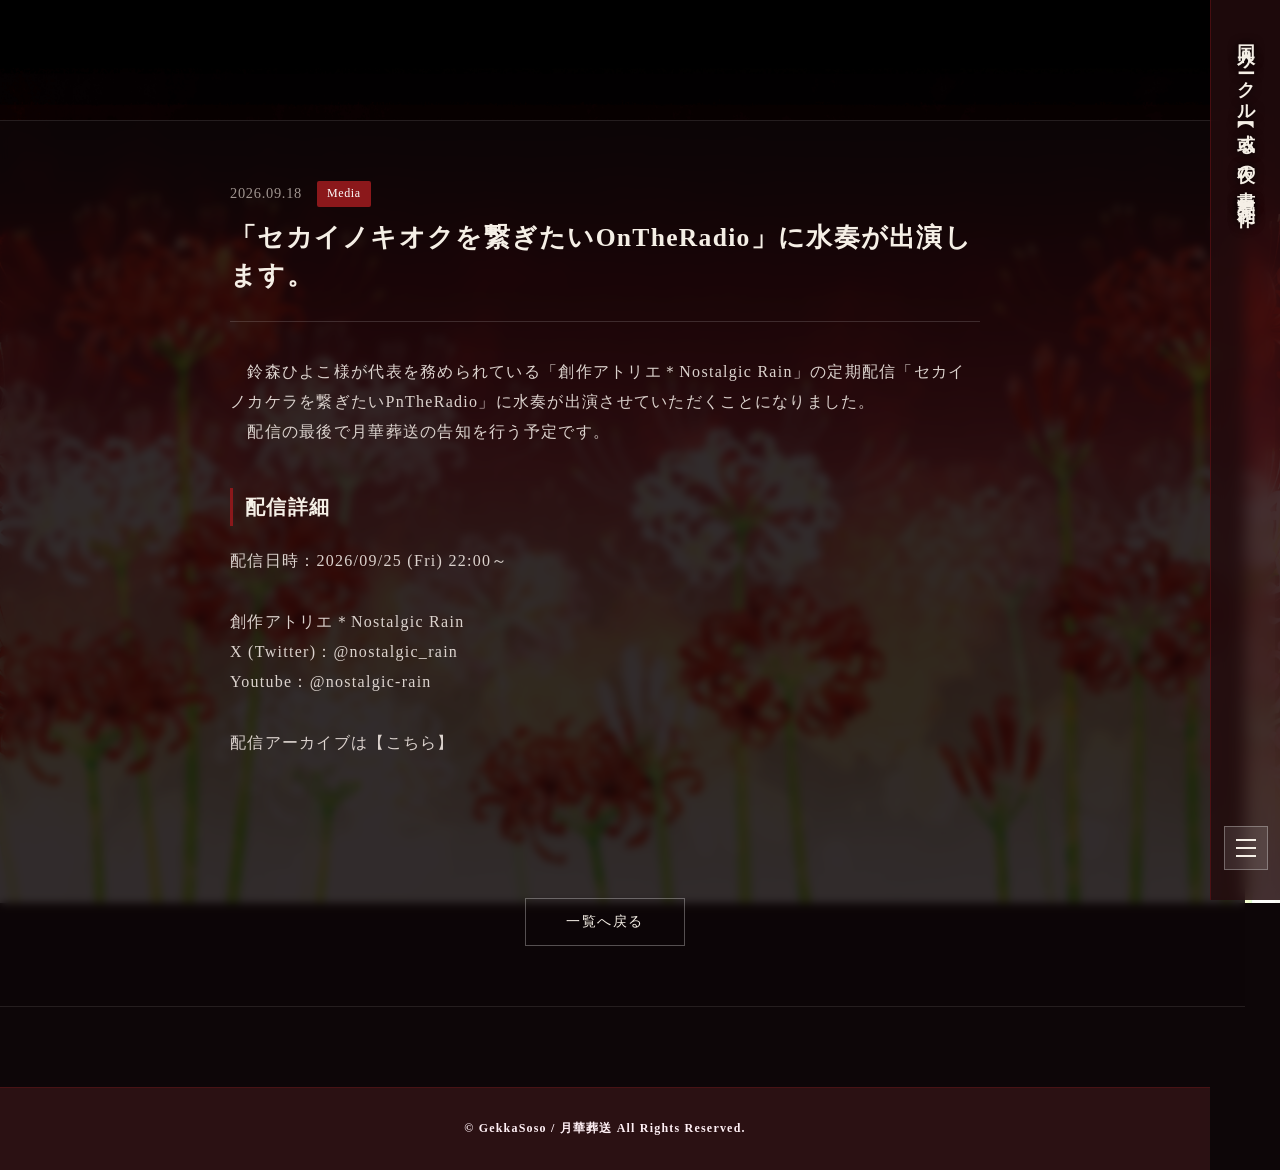
==== 20260918.html @ 73206b89 "Add files via upload" ====
<!DOCTYPE html>
<html lang="ja">
<head>
    <meta charset="UTF-8">
    <meta name="viewport" content="width=device-width, initial-scale=1.0">
    <title>「セカイノキオクを繋ぎたいOnTheRadio」に水奏が出演します。｜月華葬送</title>

    <!-- Google Fonts（和風明朝体） -->
    <link rel="preconnect" href="https://fonts.googleapis.com">
    <link rel="preconnect" href="https://fonts.gstatic.com" crossorigin>
    <link href="https://fonts.googleapis.com/css2?family=Shippori+Mincho:wght@400;600;800&display=swap" rel="stylesheet">

    <!-- CSSの読み込み -->
    <link rel="stylesheet" href="style.css">

    <!-- JavaScriptの読み込み -->
    <script src="main.js" defer></script>
</head>
<body class="news-detail-page">

    <!-- ヘッダー（共通） -->
    <header class="site-header">
        <div class="header-inner">
            <div class="site-logo">
                <a href="index.html">同人サークル【或る夜の書架】制作</a>
            </div>
            <button class="menu-trigger" id="menuTrigger" aria-label="メニューを開く">
                <span></span>
                <span></span>
                <span></span>
            </button>
        </div>
    </header>

    <!-- 下層ページコンテンツ -->
    <main class="sub-container">
        <!-- 花びら舞い落ちエリア -->
        <div class="shooting-stars" aria-hidden="true"></div>

        <h1 class="page-title"></h1>

        <!-- 画面左右いっぱいに広がる黒帯エリア（Story同等） -->
        <div class="article-band">
            <article class="article-container">
                
                <!-- 記事ヘッダー（日付・カテゴリー・タイトル） -->
                <header class="article-header">
                    <div class="article-meta">
                        <time class="article-date">2026.09.18</time>
                        <span class="article-category">Media</span>
                    </div>
                    <h2 class="article-title">「セカイノキオクを繋ぎたいOnTheRadio」に水奏が出演します。</h2>
                </header>

                <!-- 記事本文 -->
                <div class="article-body">
                    <p>
                        　鈴森ひよこ様が代表を務められている「創作アトリエ＊Nostalgic Rain」の定期配信「セカイノカケラを繋ぎたいPnTheRadio」に水奏が出演させていただくことになりました。<br>
                        　配信の最後で月華葬送の告知を行う予定です。
                    </p>
                    
                    <h3>配信詳細</h3>
                    <p>
                        配信日時：2026/09/25 (Fri) 22:00～<br>
                        <br>
                        創作アトリエ＊Nostalgic Rain<br>
                        X (Twitter)：<a href="https://x.com/nostalgic_rain">@nostalgic_rain</a><br>
                        Youtube：<a href="https://www.youtube.com/@nostalgic-rain">@nostalgic-rain</a><br>
<br>
                        配信アーカイブは<a href="https://www.youtube.com/live/OgNZ9fws6SU?si=cx_tuN-FFZExf7b_">【こちら】</a>
                    </p>
                <br>
                <br>
                </div>

                <!-- 記事フッター（一覧へ戻るボタン） -->
                <footer class="article-footer">
                    <a href="news.html" class="back-btn">一覧へ戻る</a>
                </footer>

            </article>
        </div>
    </main>

    <!-- メニュー・オーバーレイ -->
    <div class="menu-overlay" id="menuOverlay">
        <button class="menu-close-btn" id="menuCloseBtn" aria-label="閉じる"></button>

        <div class="menu-container">
            <div class="menu-columns">
                
                <!-- 左カラム -->
                <div class="menu-col">
                    <ul class="nav-list">
                        <li>
                            <a href="index.html" class="nav-main-title">Top</a>
                        </li>
                        <li>
                            <a href="news.html" class="nav-main-title">News</a>
                        </li>
                        <li>
                            <a href="story.html" class="nav-main-title">Story</a>
                        </li>
                        <li>
                            <a href="character.html" class="nav-main-title">Character</a>
                        </li>
                    </ul>
                </div>

                <!-- 右カラム -->
                <div class="menu-col">
                    <ul class="nav-list">
                        <li>
                            <a href="cast-staff.html" class="nav-main-title">Cast & Staff</a>
                        </li>
                        <li>
                            <a href="music-movie.html" class="nav-main-title">Music & Movie</a>
                        </li>
                        <li>
                            <a href="product.html" class="nav-main-title">Product</a>
                        </li>
                    </ul>

                    <!-- 公式SNS / リンクエリア -->
                    <div class="official-links">
                        <p class="links-title">Official Account</p>
                        <div class="sns-icons">
                            <a href="https://x.com/Gekka_info" target="_blank" rel="noopener">X (Twitter)</a>
                            <a href="https://www.youtube.com/@Gekka_info" target="_blank" rel="noopener">YouTube</a>
                        </div>
                    </div>
                </div>

            </div>
        </div>
    </div>

    <!-- フッター -->
    <footer class="site-footer">
        <p class="copyright">&copy; GekkaSoso / 月華葬送 All Rights Reserved.</p>
    </footer>

</body>
</html>
---- style.css ----
@charset "UTF-8";

/* ==========================================
   彼岸花・朱橙和モダン配色定義
   ========================================== */
:root {
    /* 文字色 */
    --text-dark-brown: #fff0f5;     
    --text-base: #fff0f5;           
    
    /* 背景色 */
    --bg-dark: #2b1113;
}

/* ==========================================
   基本設定
   ========================================== */
* {
    margin: 0;
    padding: 0;
    box-sizing: border-box;
}

html, body {
    width: 100%;
    overflow-x: hidden; /* 横スクロールのみ防止 */
}

body {
    background-color: var(--bg-dark);
    color: var(--text-base);
    font-family: 'Merriweather', 'Times New Roman', "Yu Mincho", "游明朝", serif;
    line-height: 1.8;
    letter-spacing: 0.08em;
}

a {
    color: inherit;
    text-decoration: none;
    transition: all 0.3s ease;
}

/* ==========================================
   ヘッダー（右側縦帯レイアウト）
   ========================================== */
.site-header {
    position: fixed;
    top: 0;
    right: 0;
    z-index: 100;
    width: 70px;
    height: 100vh;
    padding: 30px 0;
    background-color: rgba(35, 11, 13, 0.85); /* ダークブラウンの透過 */
    border-left: 1px solid rgba(139, 24, 27, 0.4);
    backdrop-filter: blur(8px);
}

.header-inner {
    display: flex;
    flex-direction: column;
    justify-content: space-between;
    align-items: center;
    height: 100%;
}

/* ロゴの縦書き・垂直配置 */
.site-logo a {
    color: #f5efe6;
    font-size: 1.1rem;
    font-weight: 700;
    letter-spacing: 0.25em;
    writing-mode: vertical-rl;
    text-shadow: 0 0 10px rgba(0, 0, 0, 0.8);
}

/* 右上の三本線ボタン */
.menu-trigger {
    position: relative;
    display: flex;
    flex-direction: column;
    justify-content: center;
    align-items: center;
    gap: 6px;
    width: 44px;
    height: 44px;
    background: rgba(255, 255, 255, 0.1);
    border: 1px solid rgba(255, 255, 255, 0.3);
    cursor: pointer;
    transition: all 0.3s ease;
}

.menu-trigger:hover {
    background: #8b181b;
    border-color: #ffffff;
}

.menu-trigger span {
    display: block;
    width: 20px;
    height: 2px;
    background-color: #f5efe6;
}

/* ==========================================
   全画面メインビジュアル
   ========================================== */
.top-main-visual {
    position: relative;
    display: flex;
    justify-content: flex-start;
    align-items: center;
    width: calc(100vw - 70px);
    height: 100vh;
    padding-left: 8%;
    background-color: var(--bg-dark);
    background-image: url('top.png');
    background-repeat: no-repeat;
    background-position: right center;
    background-size: 50% 100%;
}

.mv-bg {
    display: none;
}

.mv-catch {
    position: relative;
    z-index: 2;
    max-width: 45%;
    padding: 0;
    text-align: left;
}

/* キャッチコピー */
.catch-lead {
    color: #c9171e;
    font-size: 1.2rem;
    font-weight: 700;
    letter-spacing: 0.25em;
    margin-bottom: 0;
}

/* メインタイトル */
.catch-title {
    margin-top: 20px;
}

.catch-title img {
    display: block;
    width: auto;
    height: auto;
    max-width: 90%;
    max-height: 180px;
    object-fit: contain;
}

/* ダッシュのスキマ消す */
.dash {
    display: inline-block;
    margin: 0 0.2em;
    white-space: nowrap;
    transform: scaleX(2.2);
    transform-origin: left;
}

/* ==========================================
   全画面オーバーレイメニュー
   ========================================== */
.menu-overlay {
    position: fixed;
    top: 0;
    left: 0;
    z-index: 1000;
    display: flex;
    justify-content: center;
    align-items: center;
    width: 100vw;
    height: 100vh;
    background: rgba(35, 11, 13, 0.96);
    backdrop-filter: blur(15px);
    opacity: 0;
    visibility: hidden;
    transition: all 0.4s cubic-bezier(0.16, 1, 0.3, 1);
}

.menu-overlay.active {
    opacity: 1;
    visibility: visible;
}

.menu-close-btn {
    position: absolute;
    top: 30px;
    right: 40px;
    z-index: 1100;
    width: 50px;
    height: 50px;
    background: transparent;
    border: none;
    cursor: pointer;
}

.menu-close-btn::before,
.menu-close-btn::after {
    content: '';
    position: absolute;
    top: 50%;
    left: 50%;
    width: 32px;
    height: 2px;
    background-color: #f5efe6;
    transition: all 0.3s ease;
}

.menu-close-btn::before {
    transform: translate(-50%, -50%) rotate(45deg);
}

.menu-close-btn::after {
    transform: translate(-50%, -50%) rotate(-45deg);
}

.menu-close-btn:hover::before,
.menu-close-btn:hover::after {
    background-color: #aa2e22;
}

.menu-container {
    width: 85%;
    max-width: 950px;
    padding: 30px 0;
}

.menu-columns {
    display: flex;
    justify-content: space-between;
    gap: 60px;
}

.menu-col {
    flex: 1;
}

.nav-list {
    display: flex;
    flex-direction: column;
    gap: 26px;
    list-style: none;
}

.nav-list li {
    display: flex;
    align-items: baseline;
    gap: 16px;
    padding-bottom: 8px;
    border-bottom: 1px solid rgba(255, 255, 255, 0.15);
}

.nav-main-title {
    color: #f5efe6;
    font-size: 1.5rem;
    font-weight: 700;
    letter-spacing: 0.18em;
}

.nav-main-title:hover {
    color: #aa2e22;
    transform: translateX(6px);
}

.nav-sub-desc {
    color: #a89f91;
    font-size: 0.75rem;
    letter-spacing: 0.05em;
}

.official-links {
    margin-top: 0;
    padding-top: 18px;
}

.links-title {
    color: #f5efe6;
    font-size: 0.85rem;
    letter-spacing: 0.1em;
    margin-bottom: 10px;
}

.sns-icons {
    display: flex;
    gap: 16px;
}

.sns-icons a {
    color: #f5efe6;
    font-size: 0.8rem;
    padding: 5px 14px;
    border: 1px solid rgba(255, 255, 255, 0.3);
}

.sns-icons a:hover {
    color: #fff;
    background: #aa2e22;
    border-color: #aa2e22;
}

/* ==========================================
   ニュース（新着情報）セクション
   ========================================== */
.news-section {
    position: relative;
    z-index: 2;
    width: calc(100vw - 70px);
    min-height: 60vh;
    margin-bottom: 60px;
    padding: 80px 8%;
    background-color: var(--bg-dark);
}

.section-title {
    position: relative;
    display: inline-block;
    color: #f5efe6;
    font-size: 2rem;
    letter-spacing: 0.2em;
    margin-bottom: 40px;
}

.section-title::after {
    content: '';
    display: block;
    width: 40px;
    height: 2px;
    margin-top: 8px;
    background-color: #c9171e;
}

.news-list {
    max-width: 800px;
    list-style: none;
}

.news-item {
    border-bottom: 1px dashed rgba(255, 255, 255, 0.15);
}

.news-item a {
    display: flex;
    align-items: baseline;
    gap: 20px;
    padding: 18px 10px;
    color: var(--text-base);
}

.news-item a:hover {
    padding-left: 18px;
    background: rgba(255, 255, 255, 0.03);
}

.news-date {
    color: #a89f91;
    font-size: 0.85rem;
    flex-shrink: 0;
}

.news-category {
    width: 80px;
    padding: 2px 0;
    color: #c9171e;
    font-size: 0.75rem;
    text-align: center;
    border: 1px solid #c9171e;
    border-radius: 2px;
    flex-shrink: 0;
}

.news-title-text {
    font-size: 0.95rem;
    line-height: 1.6;
}

/* ==========================================
   Newsページ
   ========================================== */
.news-page {
    background: #0d0608 url('back.png') no-repeat center center / cover fixed;
    color: #e5e5e5;
    min-height: 100vh;
}

/* 左右いっぱいに広がる黒帯（Storyの帯と同等） */
.news-band {
    width: 100vw;
    position: relative;
    left: 50%;
    transform: translateX(-50%);
    background: rgba(13, 6, 8, 0.85); /* ストーリー帯と同じ半透明黒 */
    backdrop-filter: blur(4px);        /* うっすら背面ぼかし */
    border-top: 1px solid rgba(255, 255, 255, 0.1);
    border-bottom: 1px solid rgba(255, 255, 255, 0.1);
    padding: 60px 0;
    margin-top: 30px;
}

/* 帯の中のリスト位置調整 */
.news-band .news-list {
    max-width: 900px;
    margin: 0 auto;
    padding: 0 20px;
}

/* ==========================================
   News詳細ページ
   ========================================== */
.news-detail-page {
    background: #0d0608 url('back.png') no-repeat center center / cover fixed;
    color: #e5e5e5;
    min-height: 100vh;
}

/* 画面左右いっぱいに広がる黒帯（Storyと同等） */
.article-band {
    width: 100vw;
    position: relative;
    left: 50%;
    transform: translateX(-50%);
    background: rgba(13, 6, 8, 0.85); /* 半透明黒 */
    backdrop-filter: blur(4px);
    border-top: 1px solid rgba(255, 255, 255, 0.1);
    border-bottom: 1px solid rgba(255, 255, 255, 0.1);
    padding: 60px 0;
    margin-top: 30px;
}

/* 記事コンテンツを中央に収める */
.article-container {
    max-width: 800px;
    margin: 0 auto;
    padding: 0 25px;
}

/* 記事ヘッダー */
.article-header {
    border-bottom: 1px solid rgba(255, 255, 255, 0.15);
    padding-bottom: 25px;
    margin-bottom: 35px;
}

.article-meta {
    display: flex;
    align-items: center;
    gap: 15px;
    margin-bottom: 12px;
}

.article-date {
    font-size: 0.9rem;
    color: #a09590;
    letter-spacing: 0.05em;
}

.article-category {
    font-size: 0.75rem;
    background: #8b181b; /* 和風の深紅 */
    color: #ffffff;
    padding: 2px 10px;
    border-radius: 2px;
    letter-spacing: 0.05em;
}

.article-title {
    font-size: 1.6rem;
    font-weight: 600;
    line-height: 1.5;
    color: #f5efe6;
}

/* 記事本文のスタイル */
.article-body {
    line-height: 1.9;
    font-size: 1rem;
    color: #dcd3ce;
}

.article-body p {
    margin-bottom: 1.8em;
}

/* 本文内の小見出し */
.article-body h3 {
    font-size: 1.25rem;
    color: #f5efe6;
    border-left: 3px solid #8b181b;
    padding-left: 12px;
    margin: 40px 0 20px 0;
}

/* 引用・ハイライトボックス */
.article-quote {
    background: rgba(255, 255, 255, 0.03);
    border: 1px solid rgba(255, 255, 255, 0.1);
    padding: 20px 25px;
    margin: 30px 0;
    font-size: 0.95rem;
    line-height: 1.8;
}

/* 戻るボタンエリア */
.article-footer {
    margin-top: 50px;
    text-align: center;
}

.back-btn {
    display: inline-block;
    padding: 10px 40px;
    border: 1px solid rgba(255, 255, 255, 0.3);
    color: #f5efe6;
    text-decoration: none;
    font-size: 0.9rem;
    letter-spacing: 0.1em;
    transition: all 0.3s ease;
}

.back-btn:hover {
    background: #8b181b;
    border-color: #8b181b;
    color: #ffffff;
}

/* ==========================================
   Storyページ：背景固定 ＆ 横幅いっぱいの黒帯
   ========================================== */
body.story-page {
    background-image: url('back.png');
    background-repeat: no-repeat;
    background-position: center;
    background-size: cover;
    background-attachment: fixed;
    background-color: var(--bg-dark);
}

.sub-container {
    width: calc(100vw - 70px);
    min-height: 100vh;
    padding: 80px 0;
}

.page-title {
    color: #ffffff;
    font-size: 2.5rem;
    font-weight: bold;
    letter-spacing: 0.25em;
    padding-left: 8%;
    margin-bottom: 40px;
    /* 線の太さ(1.2px) ＋ 縁取りの色（ダークブラウン） */
    -webkit-text-stroke: 1.5px #8b181b;
    /* うっすら影を落として背景から浮き立たせる */
    text-shadow: 0 0 8px rgba(201, 23, 30, 0.5);
}

.story-band {
    width: 100%;
    padding: 60px 8%;
    background: rgba(20, 8, 10, 0.88);
    border-top: 1px solid rgba(139, 24, 27, 0.5);
    border-bottom: 1px solid rgba(139, 24, 27, 0.5);
    backdrop-filter: blur(8px);
}

.story-content {
    max-width: 800px;
}

/* ==========================================
   Characterページ
   ========================================== */
.character-page {
    background: #0d0608 url('back.png') no-repeat center center / cover fixed;
    color: #e5e5e5;
    min-height: 100vh;
}

/* 六角形ジグザグナビゲーション */
.chara-hex-nav {
    display: flex;
    flex-direction: column;
    align-items: center;
    gap: -15px; /* 上下行を寄せて敷き詰める */
    margin-bottom: 20px;
    z-index: 10;
    position: relative;
}

.hex-row {
    display: flex;
    justify-content: center;
    gap: 12px;
}

/* 2行目を半幅ずらしてジグザグにする */
.hex-row.shift {
    margin-top: -18px; /* 六角形同士の噛み合わせ調整 */
}

/* 六角形ボタン本体 */
.hex-item {
    width: 75px;
    height: 85px;
    background: #8b181b; /* 和風深紅 */
    clip-path: polygon(50% 0%, 100% 25%, 100% 75%, 50% 100%, 0% 75%, 0% 25%);
    border: none;
    padding: 2px; /* 枠線用 */
    cursor: pointer;
    transition: transform 0.3s ease, filter 0.3s ease;
}

.hex-item:hover {
    transform: scale(1.08);
    filter: brightness(1.2);
}

/* 選択中（アクティブ）の六角形 */
.hex-item.active {
    background: #f5efe6; /* 選択時は金/生成り色の枠線に */
    transform: scale(1.1);
    box-shadow: 0 0 15px rgba(245, 239, 230, 0.6);
}

/* 内側のくり抜き部分 */
.hex-inner {
    width: 100%;
    height: 100%;
    background: #14080a;
    clip-path: polygon(50% 0%, 100% 25%, 100% 75%, 50% 100%, 0% 75%, 0% 25%);
    display: flex;
    align-items: center;
    justify-content: center;
    position: relative;
    overflow: hidden;
}

.hex-inner img {
    width: 100%;
    height: 100%;
    object-fit: cover;
    opacity: 0.7;
    transition: opacity 0.3s ease;
}

.hex-item.active .hex-inner img,
.hex-item:hover .hex-inner img {
    opacity: 1;
}

.hex-name {
    position: absolute;
    font-size: 0.8rem;
    color: #f5efe6;
    text-shadow: 0 1px 4px #000;
}

/* 左右いっぱいに広がる黒帯（Storyと同等） */
.chara-band {
    width: 100vw;
    position: relative;
    left: 50%;
    transform: translateX(-50%);
    background: rgba(13, 6, 8, 0.85);
    backdrop-filter: blur(4px);
    border-top: 1px solid rgba(255, 255, 255, 0.1);
    border-bottom: 1px solid rgba(255, 255, 255, 0.1);
    padding: 50px 0;
    margin-top: 20px;
}

/* キャラクター表示カードの共通指定 */
.chara-display-area {
    max-width: 950px;
    margin: 0 auto;
    padding: 0 25px;
}

.chara-card {
    display: none; /* デフォルト非表示 */
    grid-template-columns: 320px 1fr;
    gap: 40px;
    align-items: center;
    opacity: 0;
    transition: opacity 0.4s ease;
}

/* アクティブなキャラだけ表示 */
.chara-card.active {
    display: grid;
    opacity: 1;
}

.chara-visual img {
    width: 100%;
    height: auto;
    max-height: 480px;
    object-fit: contain;
    filter: drop-shadow(0 10px 15px rgba(0,0,0,0.5));
}

.chara-name {
    font-size: 2rem;
    color: #f5efe6;
    margin-bottom: 15px;
}

.chara-cv {
    font-size: 0.9rem;
    margin-left: 15px;
    color: #a09590;
}

.chara-profile {
    border-top: 1px solid rgba(255, 255, 255, 0.1);
    border-bottom: 1px solid rgba(255, 255, 255, 0.1);
    padding: 10px 0;
    margin-bottom: 20px;
    font-size: 0.9rem;
}

.profile-item {
    margin: 4px 0;
    color: #c5bbb5;
}

.chara-desc {
    line-height: 1.8;
    color: #dcd3ce;
    font-size: 0.95rem;
    margin-bottom: 25px;
}

.chara-quote {
    border-left: 2px solid #8b181b;
    padding-left: 15px;
    color: #f5efe6;
    font-size: 1.05rem;
    font-style: italic;
}

/* ==========================================
   Cast & Staffページ
   ========================================== */
.cast-staff-page {
    background: #0d0608 url('back.png') no-repeat center center / cover fixed;
    color: #e5e5e5;
    min-height: 100vh;
}

/* 画面左右いっぱいに広がる黒帯 */
.cs-band {
    width: 100vw;
    position: relative;
    left: 50%;
    transform: translateX(-50%);
    background: rgba(13, 6, 8, 0.85);
    backdrop-filter: blur(4px);
    border-top: 1px solid rgba(255, 255, 255, 0.1);
    border-bottom: 1px solid rgba(255, 255, 255, 0.1);
    padding: 60px 0;
    margin-top: 30px;
}

.cs-container {
    max-width: 850px;
    margin: 0 auto;
    padding: 0 25px;
}

.cs-section {
    margin-bottom: 50px;
}

.cs-section:last-child {
    margin-bottom: 0;
}

.cs-section-title {
    font-size: 1.5rem;
    color: #f5efe6;
    letter-spacing: 0.1em;
    border-bottom: 1px solid rgba(255, 255, 255, 0.2);
    padding-bottom: 10px;
    margin-bottom: 20px;
}

/* アコーディオンリスト */
.accordion-group {
    display: flex;
    flex-direction: column;
    gap: 12px;
}

.accordion-item {
    border: 1px solid rgba(255, 255, 255, 0.12);
    background: rgba(255, 255, 255, 0.02);
    transition: background 0.3s ease, border-color 0.3s ease;
}

.accordion-item:hover {
    background: rgba(255, 255, 255, 0.05);
    border-color: rgba(255, 255, 255, 0.25);
}

/* ヘッダーボタン */
.accordion-header {
    width: 100%;
    background: transparent;
    border: none;
    padding: 18px 20px;
    display: flex;
    align-items: center;
    justify-content: space-between;
    text-align: left;
    cursor: pointer;
    color: #f5efe6;
    font-family: inherit;
}

.cs-role {
    font-size: 0.85rem;
    color: #ffc0cb;
    font-weight: 600;
    width: 180px;
    flex-shrink: 0;
}

.cs-name {
    font-size: 1.1rem;
    flex-grow: 1;
}

.cs-name small {
    font-size: 0.85rem;
    color: #a09590;
    margin-left: 8px;
}

/* プラス/マイナス記号アイコン */
.accordion-icon {
    position: relative;
    width: 16px;
    height: 16px;
    flex-shrink: 0;
    margin-left: 15px;
}

.accordion-icon::before,
.accordion-icon::after {
    content: '';
    position: absolute;
    background-color: #f5efe6;
    top: 50%;
    left: 50%;
    transform: translate(-50%, -50%);
    transition: transform 0.3s ease;
}

.accordion-icon::before {
    width: 14px;
    height: 2px;
}

.accordion-icon::after {
    width: 2px;
    height: 14px;
}

/* アクティブ（開いた状態）のアイコン変化 */
.accordion-item.active .accordion-icon::after {
    transform: translate(-50%, -50%) rotate(90deg); /* 縦線を回転させて隠す（マイナス表示） */
}

.accordion-item.active {
    border-color: #8b181b;
}

/* 滑らかな開閉アニメーション */
.accordion-content {
    display: grid;
    grid-template-rows: 0fr;
    transition: grid-template-rows 0.35s ease-out;
}

.accordion-item.active .accordion-content {
    grid-template-rows: 1fr;
}

.accordion-inner {
    overflow: hidden;
    padding: 0 20px;
}

.accordion-item.active .accordion-inner {
    padding: 10px 20px 20px 20px;
    border-top: 1px dashed rgba(255, 255, 255, 0.1);
}

.cs-profile {
    font-size: 0.9rem;
    line-height: 1.7;
    color: #a09590;
    margin-bottom: 12px;
}

.cs-comment {
    font-size: 0.95rem;
    line-height: 1.8;
    color: #dcd3ce;
    background: rgba(0, 0, 0, 0.2);
    padding: 15px 18px;
    border-left: 2px solid #8b181b;
}

/* ==========================================
   Music & Movie Page Style
   ========================================== */
.mm-page {
    background: #0d0608 url('back.png') no-repeat center center / cover fixed;
    color: #e5e5e5;
    min-height: 100vh;
}

/* 画面左右いっぱいに広がる黒帯 */
.mm-band {
    width: 100vw;
    position: relative;
    left: 50%;
    transform: translateX(-50%);
    background: rgba(13, 6, 8, 0.85);
    backdrop-filter: blur(4px);
    border-top: 1px solid rgba(255, 255, 255, 0.1);
    border-bottom: 1px solid rgba(255, 255, 255, 0.1);
    padding: 60px 0;
    margin-top: 30px;
}

.mm-container {
    max-width: 900px;
    margin: 0 auto;
    padding: 0 25px;
}

.mm-section {
    margin-bottom: 60px;
}

.mm-section:last-child {
    margin-bottom: 0;
}

.mm-section-title {
    font-size: 1.5rem;
    color: #f5efe6;
    letter-spacing: 0.1em;
    border-bottom: 1px solid rgba(255, 255, 255, 0.2);
    padding-bottom: 10px;
    margin-bottom: 30px;
}

.mm-list {
    display: flex;
    flex-direction: column;
    gap: 40px;
}

/* 1ブロック（左：メディア / 右：説明文） */
.mm-item {
    display: grid;
    grid-template-columns: 280px 1fr;
    gap: 35px;
    align-items: start;
    background: rgba(255, 255, 255, 0.02);
    border: 1px solid rgba(255, 255, 255, 0.08);
    padding: 25px;
}

/* 左側：ジャケット写真・動画表示領域 */
.jacket-thumb {
    width: 100%;
    aspect-ratio: 1 / 1;
    background: #14080a;
    border: 1px solid rgba(255, 255, 255, 0.15);
    box-shadow: 0 8px 20px rgba(0, 0, 0, 0.5);
    overflow: hidden;
}

.jacket-thumb img {
    width: 100%;
    height: 100%;
    object-fit: cover;
}

/* 動画レスポンシブ枠（16:9） */
.video-container {
    position: relative;
    width: 100%;
    aspect-ratio: 16 / 9;
    background: #000;
    border: 1px solid rgba(255, 255, 255, 0.15);
}

.video-container iframe {
    position: absolute;
    top: 0;
    left: 0;
    width: 100%;
    height: 100%;
    border: none;
}

/* 右側：テキスト情報領域 */
.mm-category {
    font-size: 0.75rem;
    color: #ffc0cb;
    font-weight: 600;
    letter-spacing: 0.1em;
    text-transform: uppercase;
    margin-bottom: 6px;
}

.mm-item-title {
    font-size: 1.35rem;
    color: #f5efe6;
    line-height: 1.4;
    margin-bottom: 12px;
}

.mm-meta {
    border-top: 1px solid rgba(255, 255, 255, 0.1);
    border-bottom: 1px solid rgba(255, 255, 255, 0.1);
    padding: 8px 0;
    margin-bottom: 15px;
    font-size: 0.85rem;
    color: #a09590;
    display: flex;
    flex-wrap: wrap;
    gap: 15px;
}

.mm-desc {
    font-size: 0.95rem;
    line-height: 1.8;
    color: #dcd3ce;
    margin-bottom: 15px;
}

/* トラックリスト */
.track-list {
    background: rgba(0, 0, 0, 0.25);
    padding: 12px 18px;
    border-left: 2px solid #8b181b;
}

.track-list h4 {
    font-size: 0.8rem;
    color: #a09590;
    margin-bottom: 6px;
    letter-spacing: 0.05em;
}

.track-list ol {
    margin-left: 18px;
    font-size: 0.85rem;
    color: #c5bbb5;
    line-height: 1.6;
}

/* ==========================================
   Product Page Style
   ========================================== */
.product-page {
    background: #0d0608 url('back.png') no-repeat center center / cover fixed;
    color: #e5e5e5;
    min-height: 100vh;
}

/* 画面左右いっぱいに広がる黒帯 */
.product-band {
    width: 100vw;
    position: relative;
    left: 50%;
    transform: translateX(-50%);
    background: rgba(13, 6, 8, 0.85);
    backdrop-filter: blur(4px);
    border-top: 1px solid rgba(255, 255, 255, 0.1);
    border-bottom: 1px solid rgba(255, 255, 255, 0.1);
    padding: 60px 0;
    margin-top: 30px;
}

.product-container {
    max-width: 950px;
    margin: 0 auto;
    padding: 0 25px;
    display: flex;
    flex-direction: column;
    gap: 50px;
}

/* 1プロダクト（左：パッケージ / 右：必要事項） */
.product-item {
    display: grid;
    grid-template-columns: 300px 1fr;
    gap: 40px;
    align-items: start;
    background: rgba(255, 255, 255, 0.02);
    border: 1px solid rgba(255, 255, 255, 0.08);
    padding: 30px;
}

/* 左側：パッケージ枠 */
.package-frame {
    position: relative;
    width: 100%;
    aspect-ratio: 3 / 4;
    background: #14080a;
    border: 1px solid rgba(255, 255, 255, 0.15);
    box-shadow: 0 10px 25px rgba(0, 0, 0, 0.6);
    overflow: hidden;
}

.package-frame img {
    width: 100%;
    height: 100%;
    object-fit: cover;
}

/* 限定バッジ */
.product-badge {
    position: absolute;
    top: 10px;
    left: 10px;
    background: #8b181b; /* 和風の深紅 */
    color: #ffffff;
    font-size: 0.75rem;
    font-weight: 600;
    padding: 3px 10px;
    letter-spacing: 0.05em;
}

/* 右側：詳細・スペック */
.product-category {
    font-size: 0.75rem;
    color: #ffc0cb;
    font-weight: 600;
    letter-spacing: 0.1em;
    text-transform: uppercase;
    margin-bottom: 4px;
}

.product-title {
    font-size: 1.5rem;
    color: #f5efe6;
    line-height: 1.4;
    margin-bottom: 20px;
    border-bottom: 1px solid rgba(255, 255, 255, 0.15);
    padding-bottom: 10px;
}

/* 必要事項スペック表 */
.product-spec {
    width: 100%;
    border-collapse: collapse;
    margin-bottom: 20px;
    font-size: 0.9rem;
}

.product-spec th,
.product-spec td {
    padding: 8px 12px;
    border-bottom: 1px solid rgba(255, 255, 255, 0.08);
    line-height: 1.6;
}

.product-spec th {
    width: 110px;
    color: #a09590;
    font-weight: normal;
    text-align: left;
    vertical-align: top;
    background: rgba(255, 255, 255, 0.02);
}

.product-spec td {
    color: #e5e5e5;
}

.product-desc {
    font-size: 0.9rem;
    line-height: 1.8;
    color: #c5bbb5;
    margin-bottom: 25px;
}

/* ショップリンクボタン群 */
.product-links {
    display: flex;
    flex-wrap: wrap;
    gap: 12px;
}

.buy-btn {
    display: inline-block;
    padding: 10px 24px;
    font-size: 0.85rem;
    text-decoration: none;
    letter-spacing: 0.05em;
    transition: all 0.3s ease;
    border: 1px solid rgba(255, 255, 255, 0.25);
    color: #f5efe6;
    background: rgba(255, 255, 255, 0.05);
}

.buy-btn:hover {
    background: #8b181b;
    border-color: #8b181b;
    color: #ffffff;
}

/* ==========================================
   ルビ設定
   ========================================== */
ruby {
    font-size-adjust: none;
}

rt {
    color: #ffc0cb;
    font-size: 0.40em;
}

.chara-ruby {
    font-size: 0.6rem;
    color: #ffc0cb;
    margin-bottom: -10px;
}

/* ==========================================
   花びら舞い落ちモーション
   ========================================== */
.shooting-stars {
    position: absolute;
    top: 0;
    left: 0;
    z-index: 1;
    width: 100%;
    height: 100%;
    overflow: hidden;
    pointer-events: none;
    perspective: 600px;
}

.petal-wrapper {
    position: absolute;
    top: -10%;
    animation: fall-y linear forwards;
}

.petal {
    display: block;
    width: 22px;
    height: auto;
    filter: drop-shadow(0 2px 4px rgba(43, 17, 19, 0.2));
    transform-origin: 50% 80%;
    transform-style: preserve-3d;
    backface-visibility: hidden;
    image-rendering: -webkit-optimize-contrast;
    image-rendering: crisp-edges;
    animation: sway-and-rotate ease-in-out infinite alternate;
    will-change: transform;
}

@keyframes fall-y {
    0% {
        transform: translateY(0);
        opacity: 0;
    }
    10% {
        opacity: 0.9;
    }
    90% {
        opacity: 0.9;
    }
    100% {
        transform: translateY(115vh);
        opacity: 0;
    }
}

@keyframes sway-and-rotate {
    0% {
        transform: translateX(-40px) rotateX(15deg) rotateY(0deg) rotateZ(-30deg) scale(1);
    }
    50% {
        transform: translateX(0px) rotateX(80deg) rotateY(180deg) rotateZ(5deg) scale(0.85);
    }
    100% {
        transform: translateX(40px) rotateX(20deg) rotateY(360deg) rotateZ(35deg) scale(1);
    }
}

/* ==========================================
   フッター
   ========================================== */
.site-footer {
    position: relative;
    bottom: auto;
    left: auto;
    z-index: 10;
    width: calc(100% - 70px);
    padding: 30px 20px;
    color: var(--text-dark-brown);
    font-size: 0.75rem;
    font-weight: 700;
    letter-spacing: 0.1em;
    text-align: center;
    background: var(--bg-dark);
    border-top: 1px solid rgba(139, 24, 27, 0.3);
}

.site-footer p {
    color: var(--text-dark-brown);
}

/* ==========================================
   スマホ対応（レスポンシブ統合）
   ========================================== */
@media (max-width: 850px) {
    /* ヘッダー */
    .site-header {
        width: 100vw;
        height: 60px;
        padding: 10px 20px;
        border-left: none;
        border-bottom: 1px solid rgba(139, 24, 27, 0.35);
    }

    .header-inner {
        flex-direction: row;
    }

    .site-logo a {
        font-size: 1.4rem;
        writing-mode: horizontal-tb;
    }

    /* メインビジュアル */
    .top-main-visual {
        width: 100vw;
        padding-left: 20px;
        padding-right: 20px;
        background-position: center;
        background-size: cover;
    }

    .mv-catch {
        max-width: 100%;
    }

    .catch-title {
        font-size: 2.5rem;
    }

    /* メニュー */
    .menu-columns {
        flex-direction: column;
        gap: 20px;
    }

    .nav-list {
        gap: 18px;
    }

    .nav-list li {
        flex-direction: column;
        align-items: flex-start;
        gap: 2px;
    }

    .nav-main-title {
        font-size: 1.3rem;
    }

    /* ニュース */
    .news-section {
        width: 100vw;
        padding: 60px 20px;
    }

    .news-item a {
        flex-direction: column;
        gap: 6px;
        padding: 14px 5px;
    }

    .news-item a:hover {
        padding-left: 5px;
    }


/* キャラクター */
@media (max-width: 768px) {
    .chara-card {
        grid-template-columns: 1fr;
        gap: 20px;
    }
}

/* キャストスタッフ */
@media (max-width: 600px) {
    .accordion-header {
        flex-direction: column;
        align-items: flex-start;
        gap: 6px;
        position: relative;
        padding-right: 40px;
    }

    .cs-role {
        width: 100%;
    }

    .accordion-icon {
        position: absolute;
        right: 15px;
        top: 22px;
    }
}

/* 音楽動画 */
@media (max-width: 768px) {
    .mm-item {
        grid-template-columns: 1fr;
        gap: 20px;
    }

    .jacket-thumb {
        max-width: 240px;
        margin: 0 auto;
    }
}

/* プロダクト */
@media (max-width: 768px) {
    .product-item {
        grid-template-columns: 1fr;
        gap: 25px;
        padding: 20px;
    }

    .package-frame {
        max-width: 260px;
        margin: 0 auto;
    }

    .product-spec th {
        width: 90px;
        font-size: 0.85rem;
    }
}

    /* 下層ページ（Story） */
    .sub-container {
        width: 100vw;
        padding: 60px 0;
    }

    .page-title {
        padding-left: 20px;
    }

    .story-band {
        padding: 40px 20px;
    }

    /* フッター */
    .site-footer {
        width: 100%;
    }
}
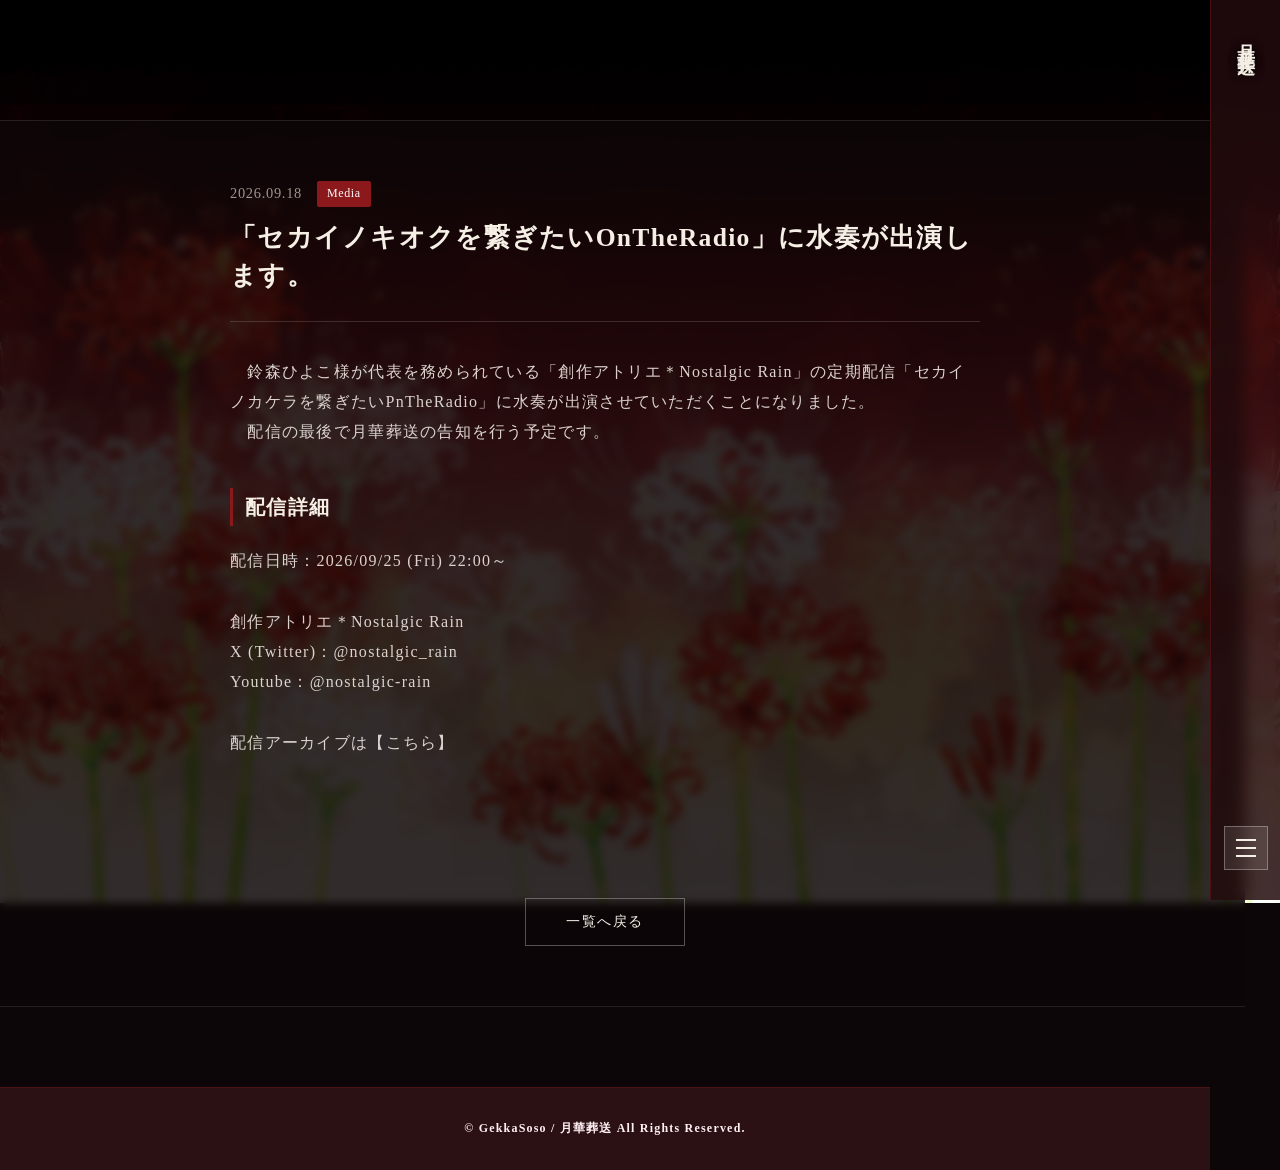
==== commit a8ec392a: "Add files via upload" ====
--- a/20260918.html
+++ b/20260918.html
@@ -22,7 +22,7 @@
     <header class="site-header">
         <div class="header-inner">
             <div class="site-logo">
-                <a href="index.html">同人サークル【或る夜の書架】制作</a>
+                <a href="index.html">月華葬送</a>
             </div>
             <button class="menu-trigger" id="menuTrigger" aria-label="メニューを開く">
                 <span></span>
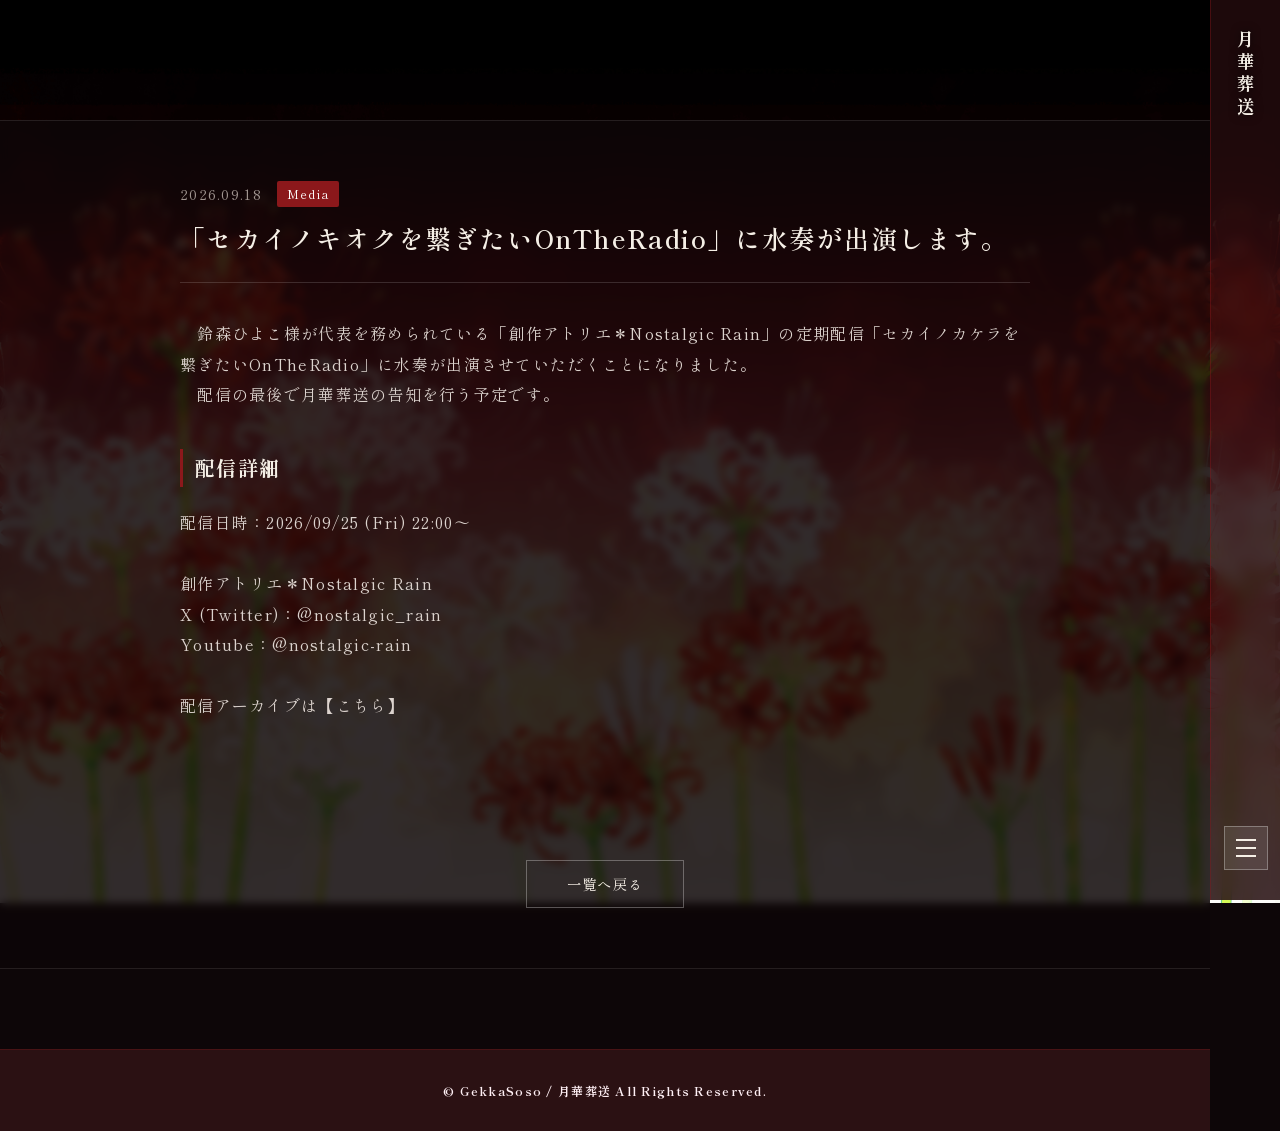
==== commit 578bf13a: "Add files via upload" ====
--- a/20260918.html
+++ b/20260918.html
@@ -55,7 +55,7 @@
                 <!-- 記事本文 -->
                 <div class="article-body">
                     <p>
-                        　鈴森ひよこ様が代表を務められている「創作アトリエ＊Nostalgic Rain」の定期配信「セカイノカケラを繋ぎたいPnTheRadio」に水奏が出演させていただくことになりました。<br>
+                        　鈴森ひよこ様が代表を務められている「創作アトリエ＊Nostalgic Rain」の定期配信「セカイノカケラを繋ぎたいOnTheRadio」に水奏が出演させていただくことになりました。<br>
                         　配信の最後で月華葬送の告知を行う予定です。
                     </p>
                     
--- a/style.css
+++ b/style.css
@@ -1,1488 +1,1123 @@
 @charset "UTF-8";
 
 /* ==========================================
-   彼岸花・朱橙和モダン配色定義
+   フォント読み込み（しっぽり明朝）
+   ========================================== */
+@import url('https://fonts.googleapis.com/css2?family=Shippori+Mincho:wght@400;500;600;700;800&display=swap');
+
+/* ==========================================
+   カラー・変数定義
    ========================================== */
 :root {
-    /* 文字色 */
-    --text-dark-brown: #fff0f5;     
-    --text-base: #fff0f5;           
-    
-    /* 背景色 */
-    --bg-dark: #2b1113;
+  --text-dark-brown: #fff0f5;      
+  --text-base: #fff0f5;            
+  --bg-dark: #2b1113;
+  --accent-red: #8b181b;
+  --bright-red: #c9171e;
+  --text-gold: #f5efe6;
+  --text-sub: #a09590;
 }
 
 /* ==========================================
    基本設定
    ========================================== */
-* {
-    margin: 0;
-    padding: 0;
-    box-sizing: border-box;
+*, *::before, *::after {
+  margin: 0;
+  padding: 0;
+  box-sizing: border-box;
 }
 
 html, body {
+  width: 100%;
+  overflow-x: hidden;
+}
+
+body {
+  background-color: var(--bg-dark);
+  color: var(--text-base);
+  font-family: 'Shippori Mincho', 'Times New Roman', "Yu Mincho", "游明朝", serif;
+  line-height: 1.8;
+  letter-spacing: 0.08em;
+}
+
+a {
+  color: inherit;
+  text-decoration: none;
+  transition: all 0.3s ease;
+}
+
+img {
+  max-width: 100%;
+  height: auto;
+  display: block;
+}
+
+/* ==========================================
+   ヘッダー（PC: 右側縦帯レイアウト）
+   ========================================== */
+.site-header {
+  position: fixed;
+  top: 0;
+  right: 0;
+  z-index: 100;
+  width: 70px;
+  height: 100vh;
+  padding: 30px 0;
+  background-color: rgba(35, 11, 13, 0.85);
+  border-left: 1px solid rgba(139, 24, 27, 0.4);
+  backdrop-filter: blur(8px);
+}
+
+.header-inner {
+  display: flex;
+  flex-direction: column;
+  justify-content: space-between;
+  align-items: center;
+  height: 100%;
+}
+
+.site-logo a {
+  color: var(--text-gold);
+  font-size: 1.1rem;
+  font-weight: 700;
+  letter-spacing: 0.25em;
+  writing-mode: vertical-rl;
+  text-shadow: 0 0 10px rgba(0, 0, 0, 0.8);
+}
+
+.menu-trigger {
+  display: flex;
+  flex-direction: column;
+  justify-content: center;
+  align-items: center;
+  gap: 6px;
+  width: 44px;
+  height: 44px;
+  background: rgba(255, 255, 255, 0.1);
+  border: 1px solid rgba(255, 255, 255, 0.3);
+  cursor: pointer;
+  transition: all 0.3s ease;
+}
+
+.menu-trigger:hover {
+  background: var(--accent-red);
+  border-color: #ffffff;
+}
+
+.menu-trigger span {
+  display: block;
+  width: 20px;
+  height: 2px;
+  background-color: var(--text-gold);
+}
+
+/* ==========================================
+   メインビジュアル（PC版：左右分割レイアウト）
+   ========================================== */
+.top-main-visual {
+  position: relative;
+  display: flex;
+  align-items: center;
+  width: calc(100% - 70px);
+  height: 100vh;
+  background-color: var(--bg-dark); /* 無地の背景色 */
+  overflow: hidden;
+}
+
+/* 左側半分：文字・ロゴエリア */
+.mv-catch {
+  position: relative;
+  z-index: 2;
+  width: 50%;
+  height: 100%;
+  padding: 0 5%;
+  display: flex;
+  flex-direction: column;
+  justify-content: center;
+  align-items: flex-start;
+}
+
+.catch-lead {
+  color: var(--bright-red);
+  font-size: 1.2rem;
+  font-weight: 700;
+  letter-spacing: 0.25em;
+  margin-bottom: 8px;
+}
+
+.catch-title {
+  margin-top: 20px;
+  width: 100%;
+}
+
+.catch-title img {
+  max-width: 100%;
+  max-height: 200px;
+  object-fit: contain;
+}
+
+/* 右側半分：メインビジュアル画像エリア */
+.mv-image {
+  width: 50%;
+  height: 100%;
+  display: flex;
+  justify-content: center;
+  align-items: center;
+  overflow: hidden;
+}
+
+.mv-image img {
+  width: 100%;
+  height: 100%;
+  object-fit: cover; /* エリアいっぱいに綺麗に表示（はみ出さず収めるなら contain に変更） */
+  object-position: center;
+}
+
+.dash {
+  display: inline-block;
+  margin: 0 0.2em;
+  white-space: nowrap;
+  transform: scaleX(2.2);
+  transform-origin: left;
+}
+
+/* ==========================================
+   オーバーレイメニュー
+   ========================================== */
+.menu-overlay {
+  position: fixed;
+  top: 0;
+  left: 0;
+  z-index: 1000;
+  display: flex;
+  justify-content: center;
+  align-items: center;
+  width: 100%;
+  height: 100vh;
+  background: rgba(35, 11, 13, 0.96);
+  backdrop-filter: blur(15px);
+  opacity: 0;
+  visibility: hidden;
+  transition: all 0.4s cubic-bezier(0.16, 1, 0.3, 1);
+}
+
+.menu-overlay.active {
+  opacity: 1;
+  visibility: visible;
+}
+
+.menu-close-btn {
+  position: absolute;
+  top: 30px;
+  right: 40px;
+  z-index: 1100;
+  width: 50px;
+  height: 50px;
+  background: transparent;
+  border: none;
+  cursor: pointer;
+}
+
+.menu-close-btn::before,
+.menu-close-btn::after {
+  content: '';
+  position: absolute;
+  top: 50%;
+  left: 50%;
+  width: 32px;
+  height: 2px;
+  background-color: var(--text-gold);
+  transition: all 0.3s ease;
+}
+
+.menu-close-btn::before {
+  transform: translate(-50%, -50%) rotate(45deg);
+}
+
+.menu-close-btn::after {
+  transform: translate(-50%, -50%) rotate(-45deg);
+}
+
+.menu-close-btn:hover::before,
+.menu-close-btn:hover::after {
+  background-color: #aa2e22;
+}
+
+.menu-container {
+  width: 85%;
+  max-width: 950px;
+  padding: 30px 0;
+}
+
+.menu-columns {
+  display: flex;
+  justify-content: space-between;
+  gap: 60px;
+}
+
+.menu-col {
+  flex: 1;
+}
+
+.nav-list {
+  display: flex;
+  flex-direction: column;
+  gap: 26px;
+  list-style: none;
+}
+
+.nav-list li {
+  display: flex;
+  align-items: baseline;
+  gap: 16px;
+  padding-bottom: 8px;
+  border-bottom: 1px solid rgba(255, 255, 255, 0.15);
+}
+
+.nav-main-title {
+  color: var(--text-gold);
+  font-size: 1.5rem;
+  font-weight: 700;
+  letter-spacing: 0.18em;
+}
+
+.nav-main-title:hover {
+  color: #aa2e22;
+  transform: translateX(6px);
+}
+
+.nav-sub-desc {
+  color: #a89f91;
+  font-size: 0.75rem;
+  letter-spacing: 0.05em;
+}
+
+.official-links {
+  padding-top: 18px;
+}
+
+.links-title {
+  color: var(--text-gold);
+  font-size: 0.85rem;
+  letter-spacing: 0.1em;
+  margin-bottom: 10px;
+}
+
+.sns-icons {
+  display: flex;
+  gap: 16px;
+}
+
+.sns-icons a {
+  color: var(--text-gold);
+  font-size: 0.8rem;
+  padding: 5px 14px;
+  border: 1px solid rgba(255, 255, 255, 0.3);
+}
+
+.sns-icons a:hover {
+  color: #fff;
+  background: #aa2e22;
+  border-color: #aa2e22;
+}
+
+/* ==========================================
+   ニュースセクション / 各種共通帯
+   ========================================== */
+.news-section {
+  position: relative;
+  z-index: 2;
+  width: calc(100% - 70px);
+  min-height: 60vh;
+  margin-bottom: 60px;
+  padding: 80px 8%;
+  background-color: var(--bg-dark);
+}
+
+.section-title {
+  position: relative;
+  display: inline-block;
+  color: var(--text-gold);
+  font-size: 2rem;
+  letter-spacing: 0.2em;
+  margin-bottom: 40px;
+}
+
+.section-title::after {
+  content: '';
+  display: block;
+  width: 40px;
+  height: 2px;
+  margin-top: 8px;
+  background-color: var(--bright-red);
+}
+
+.news-list {
+  max-width: 900px;
+  margin: 0%;
+  list-style: none;
+}
+
+.news-item {
+  border-bottom: 1px dashed rgba(255, 255, 255, 0.15);
+}
+
+.news-item a {
+  display: flex;
+  align-items: baseline;
+  gap: 20px;
+  padding: 18px 10px;
+  color: var(--text-base);
+}
+
+.news-item a:hover {
+  padding-left: 18px;
+  background: rgba(255, 255, 255, 0.03);
+}
+
+.news-date {
+  color: #a89f91;
+  font-size: 0.85rem;
+  flex-shrink: 0;
+}
+
+.news-category {
+  width: 80px;
+  padding: 2px 0;
+  color: var(--bright-red);
+  font-size: 0.75rem;
+  text-align: center;
+  border: 1px solid var(--bright-red);
+  border-radius: 2px;
+  flex-shrink: 0;
+}
+
+.news-title-text {
+  font-size: 0.95rem;
+  line-height: 1.6;
+}
+
+/* 共通背景（下層ページ用） */
+.news-page,
+.news-detail-page,
+.character-page,
+.cast-staff-page,
+.mm-page,
+.product-page {
+  background: #0d0608 url('back.png') no-repeat center center / cover fixed;
+  color: #e5e5e5;
+  min-height: 100vh;
+}
+
+body.story-page {
+  background: var(--bg-dark) url('back.png') no-repeat center center / cover fixed;
+}
+
+/* 横幅いっぱいの黒帯 */
+.news-band,
+.article-band,
+.story-band,
+.chara-band,
+.cs-band,
+.mm-band,
+.product-band {
+  width: 100%;
+  background: rgba(13, 6, 8, 0.85);
+  backdrop-filter: blur(4px);
+  border-top: 1px solid rgba(255, 255, 255, 0.1);
+  border-bottom: 1px solid rgba(255, 255, 255, 0.1);
+  padding: 60px 8%;
+  margin-top: 30px;
+}
+
+.article-container,
+.cs-container,
+.mm-container,
+.product-container,
+.chara-display-area {
+  max-width: 900px;
+  margin: 0 auto;
+  padding: 0 25px;
+}
+
+.sub-container {
+  width: calc(100% - 70px);
+  min-height: 100vh;
+  padding: 80px 0;
+  margin-left: 0;
+  margin-right: 70px;
+}
+
+.page-title {
+  color: #ffffff;
+  font-size: 2.5rem;
+  font-weight: bold;
+  letter-spacing: 0.25em;
+  text-align: left;
+  padding-left: 8%;
+  margin-bottom: 40px;
+}
+
+/* 記事詳細 */
+.article-header {
+  border-bottom: 1px solid rgba(255, 255, 255, 0.15);
+  padding-bottom: 25px;
+  margin-bottom: 35px;
+}
+
+.article-meta {
+  display: flex;
+  align-items: center;
+  gap: 15px;
+  margin-bottom: 12px;
+}
+
+.article-date {
+  font-size: 0.9rem;
+  color: var(--text-sub);
+}
+
+.article-category {
+  font-size: 0.75rem;
+  background: var(--accent-red);
+  color: #ffffff;
+  padding: 2px 10px;
+  border-radius: 2px;
+}
+
+.article-title {
+  font-size: 1.6rem;
+  font-weight: 600;
+  line-height: 1.5;
+  color: var(--text-gold);
+}
+
+.article-body {
+  line-height: 1.9;
+  font-size: 1rem;
+  color: #dcd3ce;
+}
+
+.article-body p {
+  margin-bottom: 1.8em;
+}
+
+.article-body h3 {
+  font-size: 1.25rem;
+  color: var(--text-gold);
+  border-left: 3px solid var(--accent-red);
+  padding-left: 12px;
+  margin: 40px 0 20px 0;
+}
+
+.article-footer {
+  margin-top: 50px;
+  text-align: center;
+}
+
+.back-btn {
+  display: inline-block;
+  padding: 10px 40px;
+  border: 1px solid rgba(255, 255, 255, 0.3);
+  color: var(--text-gold);
+  font-size: 0.9rem;
+}
+
+.back-btn:hover {
+  background: var(--accent-red);
+  border-color: var(--accent-red);
+  color: #ffffff;
+}
+
+/* ==========================================
+   Character ページ
+   ========================================== */
+.chara-hex-nav {
+  display: flex;
+  flex-direction: column;
+  align-items: center;
+  gap: -15px;
+  margin-bottom: 20px;
+  z-index: 10;
+  position: relative;
+}
+
+.hex-row {
+  display: flex;
+  justify-content: center;
+  gap: 12px;
+}
+
+.hex-row.shift {
+  margin-top: -18px;
+}
+
+.hex-item {
+  width: 75px;
+  height: 85px;
+  background: var(--accent-red);
+  clip-path: polygon(50% 0%, 100% 25%, 100% 75%, 50% 100%, 0% 75%, 0% 25%);
+  border: none;
+  padding: 2px;
+  cursor: pointer;
+  transition: transform 0.3s ease, filter 0.3s ease;
+}
+
+.hex-item:hover {
+  transform: scale(1.08);
+  filter: brightness(1.2);
+}
+
+.hex-item.active {
+  background: var(--text-gold);
+  transform: scale(1.1);
+  box-shadow: 0 0 15px rgba(245, 239, 230, 0.6);
+}
+
+.hex-inner {
+  width: 100%;
+  height: 100%;
+  background: #14080a;
+  clip-path: polygon(50% 0%, 100% 25%, 100% 75%, 50% 100%, 0% 75%, 0% 25%);
+  display: flex;
+  align-items: center;
+  justify-content: center;
+  position: relative;
+  overflow: hidden;
+}
+
+.hex-inner img {
+  width: 100%;
+  height: 100%;
+  object-fit: cover;
+  opacity: 0.7;
+  transition: opacity 0.3s ease;
+}
+
+.hex-item.active .hex-inner img,
+.hex-item:hover .hex-inner img {
+  opacity: 1;
+}
+
+.hex-name {
+  position: absolute;
+  font-size: 0.8rem;
+  color: var(--text-gold);
+  text-shadow: 0 1px 4px #000;
+}
+
+.chara-card {
+  display: none;
+  grid-template-columns: 320px 1fr;
+  gap: 40px;
+  align-items: center;
+  opacity: 0;
+  transition: opacity 0.4s ease;
+}
+
+.chara-card.active {
+  display: grid;
+  opacity: 1;
+}
+
+.chara-visual img {
+  max-height: 480px;
+  object-fit: contain;
+  filter: drop-shadow(0 10px 15px rgba(0,0,0,0.5));
+}
+
+.chara-name {
+  font-size: 2rem;
+  color: var(--text-gold);
+  margin-bottom: 15px;
+}
+
+.chara-cv {
+  font-size: 0.9rem;
+  margin-left: 15px;
+  color: var(--text-sub);
+}
+
+.chara-profile {
+  border-top: 1px solid rgba(255, 255, 255, 0.1);
+  border-bottom: 1px solid rgba(255, 255, 255, 0.1);
+  padding: 10px 0;
+  margin-bottom: 20px;
+  font-size: 0.9rem;
+}
+
+.profile-item {
+  margin: 4px 0;
+  color: #c5bbb5;
+}
+
+.chara-desc {
+  line-height: 1.8;
+  color: #dcd3ce;
+  font-size: 0.95rem;
+  margin-bottom: 25px;
+}
+
+.chara-quote {
+  border-left: 2px solid var(--accent-red);
+  padding-left: 15px;
+  color: var(--text-gold);
+  font-size: 1.05rem;
+  font-style: italic;
+}
+
+/* ==========================================
+   Cast & Staff ページ（アコーディオン）
+   ========================================== */
+.cs-section {
+  margin-bottom: 50px;
+}
+
+.cs-section-title {
+  font-size: 1.5rem;
+  color: var(--text-gold);
+  border-bottom: 1px solid rgba(255, 255, 255, 0.2);
+  padding-bottom: 10px;
+  margin-bottom: 20px;
+}
+
+.accordion-group {
+  display: flex;
+  flex-direction: column;
+  gap: 12px;
+}
+
+.accordion-item {
+  border: 1px solid rgba(255, 255, 255, 0.12);
+  background: rgba(255, 255, 255, 0.02);
+  transition: background 0.3s ease, border-color 0.3s ease;
+}
+
+.accordion-header {
+  width: 100%;
+  background: transparent;
+  border: none;
+  padding: 18px 20px;
+  display: flex;
+  align-items: center;
+  justify-content: space-between;
+  text-align: left;
+  cursor: pointer;
+  color: var(--text-gold);
+  font-family: inherit;
+}
+
+.cs-role {
+  font-size: 0.85rem;
+  color: #ffc0cb;
+  font-weight: 600;
+  width: 180px;
+  flex-shrink: 0;
+}
+
+.cs-name {
+  font-size: 1.1rem;
+  flex-grow: 1;
+}
+
+.cs-name small {
+  font-size: 0.85rem;
+  color: var(--text-sub);
+  margin-left: 8px;
+}
+
+.accordion-icon {
+  position: relative;
+  width: 16px;
+  height: 16px;
+  flex-shrink: 0;
+  margin-left: 15px;
+}
+
+.accordion-icon::before,
+.accordion-icon::after {
+  content: '';
+  position: absolute;
+  background-color: var(--text-gold);
+  top: 50%;
+  left: 50%;
+  transform: translate(-50%, -50%);
+  transition: transform 0.3s ease;
+}
+
+.accordion-icon::before {
+  width: 14px;
+  height: 2px;
+}
+
+.accordion-icon::after {
+  width: 2px;
+  height: 14px;
+}
+
+.accordion-item.active .accordion-icon::after {
+  transform: translate(-50%, -50%) rotate(90deg);
+}
+
+.accordion-item.active {
+  border-color: var(--accent-red);
+}
+
+.accordion-content {
+  display: grid;
+  grid-template-rows: 0fr;
+  transition: grid-template-rows 0.35s ease-out;
+}
+
+.accordion-item.active .accordion-content {
+  grid-template-rows: 1fr;
+}
+
+.accordion-inner {
+  overflow: hidden;
+  padding: 0 20px;
+}
+
+.accordion-item.active .accordion-inner {
+  padding: 10px 20px 20px 20px;
+  border-top: 1px dashed rgba(255, 255, 255, 0.1);
+}
+
+.cs-profile {
+  font-size: 0.9rem;
+  color: var(--text-sub);
+  margin-bottom: 12px;
+}
+
+.cs-comment {
+  font-size: 0.95rem;
+  color: #dcd3ce;
+  background: rgba(0, 0, 0, 0.2);
+  padding: 15px 18px;
+  border-left: 2px solid var(--accent-red);
+}
+
+/* ==========================================
+   Music & Movie / Product
+   ========================================== */
+.mm-list, .product-container {
+  display: flex;
+  flex-direction: column;
+  gap: 40px;
+}
+
+.mm-item, .product-item {
+  display: grid;
+  gap: 35px;
+  background: rgba(255, 255, 255, 0.02);
+  border: 1px solid rgba(255, 255, 255, 0.08);
+  padding: 25px;
+}
+
+.mm-item {
+  grid-template-columns: 280px 1fr;
+}
+
+.product-item {
+  grid-template-columns: 300px 1fr;
+}
+
+.jacket-thumb, .package-frame {
+  width: 100%;
+  background: #14080a;
+  border: 1px solid rgba(255, 255, 255, 0.15);
+  box-shadow: 0 8px 20px rgba(0, 0, 0, 0.5);
+  overflow: hidden;
+}
+
+.jacket-thumb { aspect-ratio: 1 / 1; }
+.package-frame { aspect-ratio: 3 / 4; position: relative; }
+
+.product-badge {
+  position: absolute;
+  top: 10px;
+  left: 10px;
+  background: var(--accent-red);
+  color: #ffffff;
+  font-size: 0.75rem;
+  font-weight: 600;
+  padding: 3px 10px;
+}
+
+.mm-category, .product-category {
+  font-size: 0.75rem;
+  color: #ffc0cb;
+  font-weight: 600;
+  letter-spacing: 0.1em;
+  text-transform: uppercase;
+  margin-bottom: 6px;
+}
+
+.mm-item-title, .product-title {
+  font-size: 1.35rem;
+  color: var(--text-gold);
+  line-height: 1.4;
+  margin-bottom: 12px;
+}
+
+.product-spec {
+  width: 100%;
+  border-collapse: collapse;
+  margin-bottom: 20px;
+  font-size: 0.9rem;
+}
+
+.product-spec th, .product-spec td {
+  padding: 8px 12px;
+  border-bottom: 1px solid rgba(255, 255, 255, 0.08);
+}
+
+.product-spec th {
+  width: 110px;
+  color: var(--text-sub);
+  text-align: left;
+  background: rgba(255, 255, 255, 0.02);
+}
+
+.product-links {
+  display: flex;
+  flex-wrap: wrap;
+  gap: 12px;
+}
+
+.buy-btn {
+  display: inline-block;
+  padding: 10px 24px;
+  font-size: 0.85rem;
+  border: 1px solid rgba(255, 255, 255, 0.25);
+  color: var(--text-gold);
+  background: rgba(255, 255, 255, 0.05);
+}
+
+.buy-btn:hover {
+  background: var(--accent-red);
+  border-color: var(--accent-red);
+  color: #ffffff;
+}
+
+/* ==========================================
+   ルビ・花びらアニメーション
+   ========================================== */
+ruby { font-size-adjust: none; }
+rt, .chara-ruby { color: #ffc0cb; }
+rt { font-size: 0.40em; }
+.chara-ruby { font-size: 0.6rem; margin-bottom: -10px; }
+
+.shooting-stars {
+  position: absolute;
+  top: 0;
+  left: 0;
+  z-index: 1;
+  width: 100%;
+  height: 100%;
+  overflow: hidden;
+  pointer-events: none;
+}
+
+.petal-wrapper {
+  position: absolute;
+  top: -10%;
+  animation: fall-y linear forwards;
+}
+
+.petal {
+  display: block;
+  width: 22px;
+  animation: sway-and-rotate ease-in-out infinite alternate;
+}
+
+@keyframes fall-y {
+  0% { transform: translateY(0); opacity: 0; }
+  10% { opacity: 0.9; }
+  90% { opacity: 0.9; }
+  100% { transform: translateY(115vh); opacity: 0; }
+}
+
+@keyframes sway-and-rotate {
+  0% { transform: translateX(-40px) rotate(-30deg); }
+  100% { transform: translateX(40px) rotate(35deg); }
+}
+
+/* ==========================================
+   フッター
+   ========================================== */
+.site-footer {
+  z-index: 10;
+  width: calc(100% - 70px);
+  padding: 30px 20px;
+  color: var(--text-dark-brown);
+  font-size: 0.75rem;
+  font-weight: 700;
+  text-align: center;
+  background: var(--bg-dark);
+  border-top: 1px solid rgba(139, 24, 27, 0.3);
+}
+
+/* ==========================================
+   レスポンシブ統合 (タブレット・スマホ対応)
+   ========================================== */
+@media (max-width: 850px) {
+  /* 固定ヘッダーの横移動 */
+  .site-header {
     width: 100%;
-    overflow-x: hidden; /* 横スクロールのみ防止 */
-}
-
-body {
-    background-color: var(--bg-dark);
-    color: var(--text-base);
-    font-family: 'Merriweather', 'Times New Roman', "Yu Mincho", "游明朝", serif;
-    line-height: 1.8;
-    letter-spacing: 0.08em;
-}
-
-a {
-    color: inherit;
-    text-decoration: none;
-    transition: all 0.3s ease;
-}
-
-/* ==========================================
-   ヘッダー（右側縦帯レイアウト）
-   ========================================== */
-.site-header {
-    position: fixed;
-    top: 0;
-    right: 0;
-    z-index: 100;
-    width: 70px;
-    height: 100vh;
-    padding: 30px 0;
-    background-color: rgba(35, 11, 13, 0.85); /* ダークブラウンの透過 */
-    border-left: 1px solid rgba(139, 24, 27, 0.4);
-    backdrop-filter: blur(8px);
-}
-
-.header-inner {
+    height: 80px;
+    padding: 10px 20px;
+    border-left: none;
+    border-bottom: 1px solid rgba(139, 24, 27, 0.35);
+  }
+
+  .header-inner {
+    flex-direction: row;
+  }
+
+  .site-logo a {
+    font-size: 1.2rem;
+    writing-mode: horizontal-tb;
+  }
+
+  /* コンテンツ全幅化 */
+  .top-main-visual,
+  .news-section,
+  .sub-container,
+  .site-footer {
+    width: 100%;
+  }
+
+  /* --- スマホ用メインビジュアル調整 --- */
+  .top-main-visual {
+    height: auto;
+    margin-top: 60px;
+    padding: 20px 0px 10px;
+    background-image: none; /* スマホでは背景画像を削除 */
     display: flex;
-    flex-direction: column;
-    justify-content: space-between;
-    align-items: center;
-    height: 100%;
-}
-
-/* ロゴの縦書き・垂直配置 */
-.site-logo a {
-    color: #f5efe6;
-    font-size: 1.1rem;
-    font-weight: 700;
-    letter-spacing: 0.25em;
-    writing-mode: vertical-rl;
-    text-shadow: 0 0 10px rgba(0, 0, 0, 0.8);
-}
-
-/* 右上の三本線ボタン */
-.menu-trigger {
-    position: relative;
-    display: flex;
-    flex-direction: column;
-    justify-content: center;
-    align-items: center;
-    gap: 6px;
-    width: 44px;
-    height: 44px;
-    background: rgba(255, 255, 255, 0.1);
-    border: 1px solid rgba(255, 255, 255, 0.3);
-    cursor: pointer;
-    transition: all 0.3s ease;
-}
-
-.menu-trigger:hover {
-    background: #8b181b;
-    border-color: #ffffff;
-}
-
-.menu-trigger span {
-    display: block;
-    width: 20px;
-    height: 2px;
-    background-color: #f5efe6;
-}
-
-/* ==========================================
-   全画面メインビジュアル
-   ========================================== */
-.top-main-visual {
-    position: relative;
-    display: flex;
+    flex-direction: column-reverse;
     justify-content: flex-start;
     align-items: center;
-    width: calc(100vw - 70px);
-    height: 100vh;
-    padding-left: 8%;
-    background-color: var(--bg-dark);
-    background-image: url('top.png');
-    background-repeat: no-repeat;
-    background-position: right center;
-    background-size: 50% 100%;
-}
-
-.mv-bg {
-    display: none;
-}
-
-.mv-catch {
-    position: relative;
-    z-index: 2;
-    max-width: 45%;
-    padding: 0;
-    text-align: left;
-}
-
-/* キャッチコピー */
-.catch-lead {
-    color: #c9171e;
-    font-size: 1.2rem;
-    font-weight: 700;
-    letter-spacing: 0.25em;
-    margin-bottom: 0;
-}
-
-/* メインタイトル */
-.catch-title {
-    margin-top: 20px;
-}
-
-.catch-title img {
-    display: block;
-    width: auto;
+    gap: 30px;
+  }
+
+/* 上のメイン画像エリア：画面幅いっぱいに拡大 */
+  .mv-image {
+    width: 100%; /* 横幅100%に指定 */
     height: auto;
-    max-width: 90%;
-    max-height: 180px;
-    object-fit: contain;
-}
-
-/* ダッシュのスキマ消す */
-.dash {
-    display: inline-block;
-    margin: 0 0.2em;
-    white-space: nowrap;
-    transform: scaleX(2.2);
-    transform-origin: left;
-}
-
-/* ==========================================
-   全画面オーバーレイメニュー
-   ========================================== */
-.menu-overlay {
-    position: fixed;
-    top: 0;
-    left: 0;
-    z-index: 1000;
-    display: flex;
-    justify-content: center;
-    align-items: center;
-    width: 100vw;
-    height: 100vh;
-    background: rgba(35, 11, 13, 0.96);
-    backdrop-filter: blur(15px);
-    opacity: 0;
-    visibility: hidden;
-    transition: all 0.4s cubic-bezier(0.16, 1, 0.3, 1);
-}
-
-.menu-overlay.active {
-    opacity: 1;
-    visibility: visible;
-}
-
-.menu-close-btn {
-    position: absolute;
-    top: 30px;
-    right: 40px;
-    z-index: 1100;
-    width: 50px;
-    height: 50px;
-    background: transparent;
-    border: none;
-    cursor: pointer;
-}
-
-.menu-close-btn::before,
-.menu-close-btn::after {
-    content: '';
-    position: absolute;
-    top: 50%;
-    left: 50%;
-    width: 32px;
-    height: 2px;
-    background-color: #f5efe6;
-    transition: all 0.3s ease;
-}
-
-.menu-close-btn::before {
-    transform: translate(-50%, -50%) rotate(45deg);
-}
-
-.menu-close-btn::after {
-    transform: translate(-50%, -50%) rotate(-45deg);
-}
-
-.menu-close-btn:hover::before,
-.menu-close-btn:hover::after {
-    background-color: #aa2e22;
-}
-
-.menu-container {
-    width: 85%;
-    max-width: 950px;
-    padding: 30px 0;
-}
-
-.menu-columns {
-    display: flex;
-    justify-content: space-between;
-    gap: 60px;
-}
-
-.menu-col {
-    flex: 1;
-}
-
-.nav-list {
-    display: flex;
-    flex-direction: column;
-    gap: 26px;
-    list-style: none;
-}
-
-.nav-list li {
-    display: flex;
-    align-items: baseline;
-    gap: 16px;
-    padding-bottom: 8px;
-    border-bottom: 1px solid rgba(255, 255, 255, 0.15);
-}
-
-.nav-main-title {
-    color: #f5efe6;
-    font-size: 1.5rem;
-    font-weight: 700;
-    letter-spacing: 0.18em;
-}
-
-.nav-main-title:hover {
-    color: #aa2e22;
-    transform: translateX(6px);
-}
-
-.nav-sub-desc {
-    color: #a89f91;
-    font-size: 0.75rem;
-    letter-spacing: 0.05em;
-}
-
-.official-links {
-    margin-top: 0;
-    padding-top: 18px;
-}
-
-.links-title {
-    color: #f5efe6;
-    font-size: 0.85rem;
-    letter-spacing: 0.1em;
-    margin-bottom: 10px;
-}
-
-.sns-icons {
-    display: flex;
-    gap: 16px;
-}
-
-.sns-icons a {
-    color: #f5efe6;
-    font-size: 0.8rem;
-    padding: 5px 14px;
-    border: 1px solid rgba(255, 255, 255, 0.3);
-}
-
-.sns-icons a:hover {
-    color: #fff;
-    background: #aa2e22;
-    border-color: #aa2e22;
-}
-
-/* ==========================================
-   ニュース（新着情報）セクション
-   ========================================== */
-.news-section {
-    position: relative;
-    z-index: 2;
-    width: calc(100vw - 70px);
-    min-height: 60vh;
-    margin-bottom: 60px;
-    padding: 80px 8%;
-    background-color: var(--bg-dark);
-}
-
-.section-title {
-    position: relative;
-    display: inline-block;
-    color: #f5efe6;
-    font-size: 2rem;
-    letter-spacing: 0.2em;
-    margin-bottom: 40px;
-}
-
-.section-title::after {
-    content: '';
-    display: block;
-    width: 40px;
-    height: 2px;
-    margin-top: 8px;
-    background-color: #c9171e;
-}
-
-.news-list {
-    max-width: 800px;
-    list-style: none;
-}
-
-.news-item {
-    border-bottom: 1px dashed rgba(255, 255, 255, 0.15);
-}
-
-.news-item a {
-    display: flex;
-    align-items: baseline;
-    gap: 20px;
-    padding: 18px 10px;
-    color: var(--text-base);
-}
-
-.news-item a:hover {
-    padding-left: 18px;
-    background: rgba(255, 255, 255, 0.03);
-}
-
-.news-date {
-    color: #a89f91;
-    font-size: 0.85rem;
-    flex-shrink: 0;
-}
-
-.news-category {
-    width: 80px;
-    padding: 2px 0;
-    color: #c9171e;
-    font-size: 0.75rem;
-    text-align: center;
-    border: 1px solid #c9171e;
-    border-radius: 2px;
-    flex-shrink: 0;
-}
-
-.news-title-text {
-    font-size: 0.95rem;
-    line-height: 1.6;
-}
-
-/* ==========================================
-   Newsページ
-   ========================================== */
-.news-page {
-    background: #0d0608 url('back.png') no-repeat center center / cover fixed;
-    color: #e5e5e5;
-    min-height: 100vh;
-}
-
-/* 左右いっぱいに広がる黒帯（Storyの帯と同等） */
-.news-band {
-    width: 100vw;
-    position: relative;
-    left: 50%;
-    transform: translateX(-50%);
-    background: rgba(13, 6, 8, 0.85); /* ストーリー帯と同じ半透明黒 */
-    backdrop-filter: blur(4px);        /* うっすら背面ぼかし */
-    border-top: 1px solid rgba(255, 255, 255, 0.1);
-    border-bottom: 1px solid rgba(255, 255, 255, 0.1);
-    padding: 60px 0;
-    margin-top: 30px;
-}
-
-/* 帯の中のリスト位置調整 */
-.news-band .news-list {
-    max-width: 900px;
-    margin: 0 auto;
-    padding: 0 20px;
-}
-
-/* ==========================================
-   News詳細ページ
-   ========================================== */
-.news-detail-page {
-    background: #0d0608 url('back.png') no-repeat center center / cover fixed;
-    color: #e5e5e5;
-    min-height: 100vh;
-}
-
-/* 画面左右いっぱいに広がる黒帯（Storyと同等） */
-.article-band {
-    width: 100vw;
-    position: relative;
-    left: 50%;
-    transform: translateX(-50%);
-    background: rgba(13, 6, 8, 0.85); /* 半透明黒 */
-    backdrop-filter: blur(4px);
-    border-top: 1px solid rgba(255, 255, 255, 0.1);
-    border-bottom: 1px solid rgba(255, 255, 255, 0.1);
-    padding: 60px 0;
-    margin-top: 30px;
-}
-
-/* 記事コンテンツを中央に収める */
-.article-container {
-    max-width: 800px;
-    margin: 0 auto;
-    padding: 0 25px;
-}
-
-/* 記事ヘッダー */
-.article-header {
-    border-bottom: 1px solid rgba(255, 255, 255, 0.15);
-    padding-bottom: 25px;
-    margin-bottom: 35px;
-}
-
-.article-meta {
-    display: flex;
-    align-items: center;
-    gap: 15px;
-    margin-bottom: 12px;
-}
-
-.article-date {
-    font-size: 0.9rem;
-    color: #a09590;
-    letter-spacing: 0.05em;
-}
-
-.article-category {
-    font-size: 0.75rem;
-    background: #8b181b; /* 和風の深紅 */
-    color: #ffffff;
-    padding: 2px 10px;
-    border-radius: 2px;
-    letter-spacing: 0.05em;
-}
-
-.article-title {
-    font-size: 1.6rem;
-    font-weight: 600;
-    line-height: 1.5;
-    color: #f5efe6;
-}
-
-/* 記事本文のスタイル */
-.article-body {
-    line-height: 1.9;
-    font-size: 1rem;
-    color: #dcd3ce;
-}
-
-.article-body p {
-    margin-bottom: 1.8em;
-}
-
-/* 本文内の小見出し */
-.article-body h3 {
-    font-size: 1.25rem;
-    color: #f5efe6;
-    border-left: 3px solid #8b181b;
-    padding-left: 12px;
-    margin: 40px 0 20px 0;
-}
-
-/* 引用・ハイライトボックス */
-.article-quote {
-    background: rgba(255, 255, 255, 0.03);
-    border: 1px solid rgba(255, 255, 255, 0.1);
-    padding: 20px 25px;
-    margin: 30px 0;
-    font-size: 0.95rem;
-    line-height: 1.8;
-}
-
-/* 戻るボタンエリア */
-.article-footer {
-    margin-top: 50px;
-    text-align: center;
-}
-
-.back-btn {
-    display: inline-block;
-    padding: 10px 40px;
-    border: 1px solid rgba(255, 255, 255, 0.3);
-    color: #f5efe6;
-    text-decoration: none;
-    font-size: 0.9rem;
-    letter-spacing: 0.1em;
-    transition: all 0.3s ease;
-}
-
-.back-btn:hover {
-    background: #8b181b;
-    border-color: #8b181b;
-    color: #ffffff;
-}
-
-/* ==========================================
-   Storyページ：背景固定 ＆ 横幅いっぱいの黒帯
-   ========================================== */
-body.story-page {
-    background-image: url('back.png');
-    background-repeat: no-repeat;
-    background-position: center;
-    background-size: cover;
-    background-attachment: fixed;
-    background-color: var(--bg-dark);
-}
-
-.sub-container {
-    width: calc(100vw - 70px);
-    min-height: 100vh;
-    padding: 80px 0;
-}
-
-.page-title {
-    color: #ffffff;
-    font-size: 2.5rem;
-    font-weight: bold;
-    letter-spacing: 0.25em;
-    padding-left: 8%;
-    margin-bottom: 40px;
-    /* 線の太さ(1.2px) ＋ 縁取りの色（ダークブラウン） */
-    -webkit-text-stroke: 1.5px #8b181b;
-    /* うっすら影を落として背景から浮き立たせる */
-    text-shadow: 0 0 8px rgba(201, 23, 30, 0.5);
-}
-
-.story-band {
-    width: 100%;
-    padding: 60px 8%;
-    background: rgba(20, 8, 10, 0.88);
-    border-top: 1px solid rgba(139, 24, 27, 0.5);
-    border-bottom: 1px solid rgba(139, 24, 27, 0.5);
-    backdrop-filter: blur(8px);
-}
-
-.story-content {
-    max-width: 800px;
-}
-
-/* ==========================================
-   Characterページ
-   ========================================== */
-.character-page {
-    background: #0d0608 url('back.png') no-repeat center center / cover fixed;
-    color: #e5e5e5;
-    min-height: 100vh;
-}
-
-/* 六角形ジグザグナビゲーション */
-.chara-hex-nav {
-    display: flex;
-    flex-direction: column;
-    align-items: center;
-    gap: -15px; /* 上下行を寄せて敷き詰める */
-    margin-bottom: 20px;
-    z-index: 10;
-    position: relative;
-}
-
-.hex-row {
-    display: flex;
-    justify-content: center;
-    gap: 12px;
-}
-
-/* 2行目を半幅ずらしてジグザグにする */
-.hex-row.shift {
-    margin-top: -18px; /* 六角形同士の噛み合わせ調整 */
-}
-
-/* 六角形ボタン本体 */
-.hex-item {
-    width: 75px;
-    height: 85px;
-    background: #8b181b; /* 和風深紅 */
-    clip-path: polygon(50% 0%, 100% 25%, 100% 75%, 50% 100%, 0% 75%, 0% 25%);
-    border: none;
-    padding: 2px; /* 枠線用 */
-    cursor: pointer;
-    transition: transform 0.3s ease, filter 0.3s ease;
-}
-
-.hex-item:hover {
-    transform: scale(1.08);
-    filter: brightness(1.2);
-}
-
-/* 選択中（アクティブ）の六角形 */
-.hex-item.active {
-    background: #f5efe6; /* 選択時は金/生成り色の枠線に */
-    transform: scale(1.1);
-    box-shadow: 0 0 15px rgba(245, 239, 230, 0.6);
-}
-
-/* 内側のくり抜き部分 */
-.hex-inner {
-    width: 100%;
-    height: 100%;
-    background: #14080a;
-    clip-path: polygon(50% 0%, 100% 25%, 100% 75%, 50% 100%, 0% 75%, 0% 25%);
-    display: flex;
-    align-items: center;
-    justify-content: center;
-    position: relative;
-    overflow: hidden;
-}
-
-.hex-inner img {
-    width: 100%;
-    height: 100%;
-    object-fit: cover;
-    opacity: 0.7;
-    transition: opacity 0.3s ease;
-}
-
-.hex-item.active .hex-inner img,
-.hex-item:hover .hex-inner img {
-    opacity: 1;
-}
-
-.hex-name {
-    position: absolute;
-    font-size: 0.8rem;
-    color: #f5efe6;
-    text-shadow: 0 1px 4px #000;
-}
-
-/* 左右いっぱいに広がる黒帯（Storyと同等） */
-.chara-band {
-    width: 100vw;
-    position: relative;
-    left: 50%;
-    transform: translateX(-50%);
-    background: rgba(13, 6, 8, 0.85);
-    backdrop-filter: blur(4px);
-    border-top: 1px solid rgba(255, 255, 255, 0.1);
-    border-bottom: 1px solid rgba(255, 255, 255, 0.1);
-    padding: 50px 0;
-    margin-top: 20px;
-}
-
-/* キャラクター表示カードの共通指定 */
-.chara-display-area {
-    max-width: 950px;
-    margin: 0 auto;
-    padding: 0 25px;
-}
-
-.chara-card {
-    display: none; /* デフォルト非表示 */
-    grid-template-columns: 320px 1fr;
-    gap: 40px;
-    align-items: center;
-    opacity: 0;
-    transition: opacity 0.4s ease;
-}
-
-/* アクティブなキャラだけ表示 */
-.chara-card.active {
-    display: grid;
-    opacity: 1;
-}
-
-.chara-visual img {
+  }
+
+  .mv-image img {
     width: 100%;
     height: auto;
-    max-height: 480px;
-    object-fit: contain;
-    filter: drop-shadow(0 10px 15px rgba(0,0,0,0.5));
-}
-
-.chara-name {
-    font-size: 2rem;
-    color: #f5efe6;
-    margin-bottom: 15px;
-}
-
-.chara-cv {
-    font-size: 0.9rem;
-    margin-left: 15px;
-    color: #a09590;
-}
-
-.chara-profile {
-    border-top: 1px solid rgba(255, 255, 255, 0.1);
-    border-bottom: 1px solid rgba(255, 255, 255, 0.1);
-    padding: 10px 0;
-    margin-bottom: 20px;
-    font-size: 0.9rem;
-}
-
-.profile-item {
-    margin: 4px 0;
-    color: #c5bbb5;
-}
-
-.chara-desc {
-    line-height: 1.8;
-    color: #dcd3ce;
-    font-size: 0.95rem;
-    margin-bottom: 25px;
-}
-
-.chara-quote {
-    border-left: 2px solid #8b181b;
-    padding-left: 15px;
-    color: #f5efe6;
-    font-size: 1.05rem;
-    font-style: italic;
-}
-
-/* ==========================================
-   Cast & Staffページ
-   ========================================== */
-.cast-staff-page {
-    background: #0d0608 url('back.png') no-repeat center center / cover fixed;
-    color: #e5e5e5;
-    min-height: 100vh;
-}
-
-/* 画面左右いっぱいに広がる黒帯 */
-.cs-band {
-    width: 100vw;
+    object-fit: cover;
+  }
+
+/* テキスト・ロゴエリア：両端に余白を設ける */
+  .mv-catch {
+    width: 100%;
+    max-width: 100%;
+    padding: 0 20px; /* 画像以外のテキスト・ロゴ部分だけに余白をつける */
+    text-align: center;
+    align-items: center;
+  }
+
+  .catch-title {
+    margin-top: 0;
+  }
+
+  .catch-title img {
+    max-width: 100%;
+    height: auto;
+    margin: 30px auto;
+  }
+
+  .catch-lead {
+    margin-top: 20px;
+    font-size: 0.9rem; 
+  }
+
+  /* メニュー */
+  .menu-columns {
+    flex-direction: column;
+    gap: 20px;
+  }
+
+  .nav-list {
+    gap: 14px;
+  }
+
+  .nav-list li {
+    flex-direction: column;
+    align-items: flex-start;
+    gap: 2px;
+  }
+
+  .nav-main-title {
+    font-size: 1.2rem;
+  }
+
+  /* ニュースリスト折り返し */
+  .news-section {
+    padding: 60px 20px;
+  }
+
+  .news-item a {
+    flex-direction: column;
+    gap: 6px;
+    padding: 14px 5px;
+  }
+
+  .news-item a:hover {
+    padding-left: 5px;
+  }
+
+  /* レイアウトの1カラム化 */
+  .chara-card,
+  .mm-item,
+  .product-item {
+    grid-template-columns: 1fr;
+    gap: 20px;
+  }
+
+  .jacket-thumb,
+  .package-frame {
+    max-width: 260px;
+    margin: 0 auto;
+  }
+
+  .page-title {
+    margin-top: 20px;
+    padding-left: 20px;
+    font-size: 1.8rem;
+  }
+
+  .story-band {
+    padding: 40px 20px;
+  }
+}
+
+@media (max-width: 600px) {
+  .accordion-header {
+    flex-direction: column;
+    align-items: flex-start;
+    gap: 6px;
     position: relative;
-    left: 50%;
-    transform: translateX(-50%);
-    background: rgba(13, 6, 8, 0.85);
-    backdrop-filter: blur(4px);
-    border-top: 1px solid rgba(255, 255, 255, 0.1);
-    border-bottom: 1px solid rgba(255, 255, 255, 0.1);
-    padding: 60px 0;
-    margin-top: 30px;
-}
-
-.cs-container {
-    max-width: 850px;
-    margin: 0 auto;
-    padding: 0 25px;
-}
-
-.cs-section {
-    margin-bottom: 50px;
-}
-
-.cs-section:last-child {
-    margin-bottom: 0;
-}
-
-.cs-section-title {
-    font-size: 1.5rem;
-    color: #f5efe6;
-    letter-spacing: 0.1em;
-    border-bottom: 1px solid rgba(255, 255, 255, 0.2);
-    padding-bottom: 10px;
-    margin-bottom: 20px;
-}
-
-/* アコーディオンリスト */
-.accordion-group {
-    display: flex;
-    flex-direction: column;
-    gap: 12px;
-}
-
-.accordion-item {
-    border: 1px solid rgba(255, 255, 255, 0.12);
-    background: rgba(255, 255, 255, 0.02);
-    transition: background 0.3s ease, border-color 0.3s ease;
-}
-
-.accordion-item:hover {
-    background: rgba(255, 255, 255, 0.05);
-    border-color: rgba(255, 255, 255, 0.25);
-}
-
-/* ヘッダーボタン */
-.accordion-header {
+    padding-right: 40px;
+  }
+
+  .cs-role {
     width: 100%;
-    background: transparent;
-    border: none;
-    padding: 18px 20px;
-    display: flex;
-    align-items: center;
-    justify-content: space-between;
-    text-align: left;
-    cursor: pointer;
-    color: #f5efe6;
-    font-family: inherit;
-}
-
-.cs-role {
+  }
+
+  .accordion-icon {
+    position: absolute;
+    right: 15px;
+    top: 22px;
+  }
+
+  .product-spec th {
+    width: 90px;
     font-size: 0.85rem;
-    color: #ffc0cb;
-    font-weight: 600;
-    width: 180px;
-    flex-shrink: 0;
-}
-
-.cs-name {
-    font-size: 1.1rem;
-    flex-grow: 1;
-}
-
-.cs-name small {
-    font-size: 0.85rem;
-    color: #a09590;
-    margin-left: 8px;
-}
-
-/* プラス/マイナス記号アイコン */
-.accordion-icon {
-    position: relative;
-    width: 16px;
-    height: 16px;
-    flex-shrink: 0;
-    margin-left: 15px;
-}
-
-.accordion-icon::before,
-.accordion-icon::after {
-    content: '';
-    position: absolute;
-    background-color: #f5efe6;
-    top: 50%;
-    left: 50%;
-    transform: translate(-50%, -50%);
-    transition: transform 0.3s ease;
-}
-
-.accordion-icon::before {
-    width: 14px;
-    height: 2px;
-}
-
-.accordion-icon::after {
-    width: 2px;
-    height: 14px;
-}
-
-/* アクティブ（開いた状態）のアイコン変化 */
-.accordion-item.active .accordion-icon::after {
-    transform: translate(-50%, -50%) rotate(90deg); /* 縦線を回転させて隠す（マイナス表示） */
-}
-
-.accordion-item.active {
-    border-color: #8b181b;
-}
-
-/* 滑らかな開閉アニメーション */
-.accordion-content {
-    display: grid;
-    grid-template-rows: 0fr;
-    transition: grid-template-rows 0.35s ease-out;
-}
-
-.accordion-item.active .accordion-content {
-    grid-template-rows: 1fr;
-}
-
-.accordion-inner {
-    overflow: hidden;
-    padding: 0 20px;
-}
-
-.accordion-item.active .accordion-inner {
-    padding: 10px 20px 20px 20px;
-    border-top: 1px dashed rgba(255, 255, 255, 0.1);
-}
-
-.cs-profile {
-    font-size: 0.9rem;
-    line-height: 1.7;
-    color: #a09590;
-    margin-bottom: 12px;
-}
-
-.cs-comment {
-    font-size: 0.95rem;
-    line-height: 1.8;
-    color: #dcd3ce;
-    background: rgba(0, 0, 0, 0.2);
-    padding: 15px 18px;
-    border-left: 2px solid #8b181b;
-}
-
-/* ==========================================
-   Music & Movie Page Style
-   ========================================== */
-.mm-page {
-    background: #0d0608 url('back.png') no-repeat center center / cover fixed;
-    color: #e5e5e5;
-    min-height: 100vh;
-}
-
-/* 画面左右いっぱいに広がる黒帯 */
-.mm-band {
-    width: 100vw;
-    position: relative;
-    left: 50%;
-    transform: translateX(-50%);
-    background: rgba(13, 6, 8, 0.85);
-    backdrop-filter: blur(4px);
-    border-top: 1px solid rgba(255, 255, 255, 0.1);
-    border-bottom: 1px solid rgba(255, 255, 255, 0.1);
-    padding: 60px 0;
-    margin-top: 30px;
-}
-
-.mm-container {
-    max-width: 900px;
-    margin: 0 auto;
-    padding: 0 25px;
-}
-
-.mm-section {
-    margin-bottom: 60px;
-}
-
-.mm-section:last-child {
-    margin-bottom: 0;
-}
-
-.mm-section-title {
-    font-size: 1.5rem;
-    color: #f5efe6;
-    letter-spacing: 0.1em;
-    border-bottom: 1px solid rgba(255, 255, 255, 0.2);
-    padding-bottom: 10px;
-    margin-bottom: 30px;
-}
-
-.mm-list {
-    display: flex;
-    flex-direction: column;
-    gap: 40px;
-}
-
-/* 1ブロック（左：メディア / 右：説明文） */
-.mm-item {
-    display: grid;
-    grid-template-columns: 280px 1fr;
-    gap: 35px;
-    align-items: start;
-    background: rgba(255, 255, 255, 0.02);
-    border: 1px solid rgba(255, 255, 255, 0.08);
-    padding: 25px;
-}
-
-/* 左側：ジャケット写真・動画表示領域 */
-.jacket-thumb {
-    width: 100%;
-    aspect-ratio: 1 / 1;
-    background: #14080a;
-    border: 1px solid rgba(255, 255, 255, 0.15);
-    box-shadow: 0 8px 20px rgba(0, 0, 0, 0.5);
-    overflow: hidden;
-}
-
-.jacket-thumb img {
-    width: 100%;
-    height: 100%;
-    object-fit: cover;
-}
-
-/* 動画レスポンシブ枠（16:9） */
-.video-container {
-    position: relative;
-    width: 100%;
-    aspect-ratio: 16 / 9;
-    background: #000;
-    border: 1px solid rgba(255, 255, 255, 0.15);
-}
-
-.video-container iframe {
-    position: absolute;
-    top: 0;
-    left: 0;
-    width: 100%;
-    height: 100%;
-    border: none;
-}
-
-/* 右側：テキスト情報領域 */
-.mm-category {
-    font-size: 0.75rem;
-    color: #ffc0cb;
-    font-weight: 600;
-    letter-spacing: 0.1em;
-    text-transform: uppercase;
-    margin-bottom: 6px;
-}
-
-.mm-item-title {
-    font-size: 1.35rem;
-    color: #f5efe6;
-    line-height: 1.4;
-    margin-bottom: 12px;
-}
-
-.mm-meta {
-    border-top: 1px solid rgba(255, 255, 255, 0.1);
-    border-bottom: 1px solid rgba(255, 255, 255, 0.1);
-    padding: 8px 0;
-    margin-bottom: 15px;
-    font-size: 0.85rem;
-    color: #a09590;
-    display: flex;
-    flex-wrap: wrap;
-    gap: 15px;
-}
-
-.mm-desc {
-    font-size: 0.95rem;
-    line-height: 1.8;
-    color: #dcd3ce;
-    margin-bottom: 15px;
-}
-
-/* トラックリスト */
-.track-list {
-    background: rgba(0, 0, 0, 0.25);
-    padding: 12px 18px;
-    border-left: 2px solid #8b181b;
-}
-
-.track-list h4 {
-    font-size: 0.8rem;
-    color: #a09590;
-    margin-bottom: 6px;
-    letter-spacing: 0.05em;
-}
-
-.track-list ol {
-    margin-left: 18px;
-    font-size: 0.85rem;
-    color: #c5bbb5;
-    line-height: 1.6;
-}
-
-/* ==========================================
-   Product Page Style
-   ========================================== */
-.product-page {
-    background: #0d0608 url('back.png') no-repeat center center / cover fixed;
-    color: #e5e5e5;
-    min-height: 100vh;
-}
-
-/* 画面左右いっぱいに広がる黒帯 */
-.product-band {
-    width: 100vw;
-    position: relative;
-    left: 50%;
-    transform: translateX(-50%);
-    background: rgba(13, 6, 8, 0.85);
-    backdrop-filter: blur(4px);
-    border-top: 1px solid rgba(255, 255, 255, 0.1);
-    border-bottom: 1px solid rgba(255, 255, 255, 0.1);
-    padding: 60px 0;
-    margin-top: 30px;
-}
-
-.product-container {
-    max-width: 950px;
-    margin: 0 auto;
-    padding: 0 25px;
-    display: flex;
-    flex-direction: column;
-    gap: 50px;
-}
-
-/* 1プロダクト（左：パッケージ / 右：必要事項） */
-.product-item {
-    display: grid;
-    grid-template-columns: 300px 1fr;
-    gap: 40px;
-    align-items: start;
-    background: rgba(255, 255, 255, 0.02);
-    border: 1px solid rgba(255, 255, 255, 0.08);
-    padding: 30px;
-}
-
-/* 左側：パッケージ枠 */
-.package-frame {
-    position: relative;
-    width: 100%;
-    aspect-ratio: 3 / 4;
-    background: #14080a;
-    border: 1px solid rgba(255, 255, 255, 0.15);
-    box-shadow: 0 10px 25px rgba(0, 0, 0, 0.6);
-    overflow: hidden;
-}
-
-.package-frame img {
-    width: 100%;
-    height: 100%;
-    object-fit: cover;
-}
-
-/* 限定バッジ */
-.product-badge {
-    position: absolute;
-    top: 10px;
-    left: 10px;
-    background: #8b181b; /* 和風の深紅 */
-    color: #ffffff;
-    font-size: 0.75rem;
-    font-weight: 600;
-    padding: 3px 10px;
-    letter-spacing: 0.05em;
-}
-
-/* 右側：詳細・スペック */
-.product-category {
-    font-size: 0.75rem;
-    color: #ffc0cb;
-    font-weight: 600;
-    letter-spacing: 0.1em;
-    text-transform: uppercase;
-    margin-bottom: 4px;
-}
-
-.product-title {
-    font-size: 1.5rem;
-    color: #f5efe6;
-    line-height: 1.4;
-    margin-bottom: 20px;
-    border-bottom: 1px solid rgba(255, 255, 255, 0.15);
-    padding-bottom: 10px;
-}
-
-/* 必要事項スペック表 */
-.product-spec {
-    width: 100%;
-    border-collapse: collapse;
-    margin-bottom: 20px;
-    font-size: 0.9rem;
-}
-
-.product-spec th,
-.product-spec td {
-    padding: 8px 12px;
-    border-bottom: 1px solid rgba(255, 255, 255, 0.08);
-    line-height: 1.6;
-}
-
-.product-spec th {
-    width: 110px;
-    color: #a09590;
-    font-weight: normal;
-    text-align: left;
-    vertical-align: top;
-    background: rgba(255, 255, 255, 0.02);
-}
-
-.product-spec td {
-    color: #e5e5e5;
-}
-
-.product-desc {
-    font-size: 0.9rem;
-    line-height: 1.8;
-    color: #c5bbb5;
-    margin-bottom: 25px;
-}
-
-/* ショップリンクボタン群 */
-.product-links {
-    display: flex;
-    flex-wrap: wrap;
-    gap: 12px;
-}
-
-.buy-btn {
-    display: inline-block;
-    padding: 10px 24px;
-    font-size: 0.85rem;
-    text-decoration: none;
-    letter-spacing: 0.05em;
-    transition: all 0.3s ease;
-    border: 1px solid rgba(255, 255, 255, 0.25);
-    color: #f5efe6;
-    background: rgba(255, 255, 255, 0.05);
-}
-
-.buy-btn:hover {
-    background: #8b181b;
-    border-color: #8b181b;
-    color: #ffffff;
-}
-
-/* ==========================================
-   ルビ設定
-   ========================================== */
-ruby {
-    font-size-adjust: none;
-}
-
-rt {
-    color: #ffc0cb;
-    font-size: 0.40em;
-}
-
-.chara-ruby {
-    font-size: 0.6rem;
-    color: #ffc0cb;
-    margin-bottom: -10px;
-}
-
-/* ==========================================
-   花びら舞い落ちモーション
-   ========================================== */
-.shooting-stars {
-    position: absolute;
-    top: 0;
-    left: 0;
-    z-index: 1;
-    width: 100%;
-    height: 100%;
-    overflow: hidden;
-    pointer-events: none;
-    perspective: 600px;
-}
-
-.petal-wrapper {
-    position: absolute;
-    top: -10%;
-    animation: fall-y linear forwards;
-}
-
-.petal {
-    display: block;
-    width: 22px;
-    height: auto;
-    filter: drop-shadow(0 2px 4px rgba(43, 17, 19, 0.2));
-    transform-origin: 50% 80%;
-    transform-style: preserve-3d;
-    backface-visibility: hidden;
-    image-rendering: -webkit-optimize-contrast;
-    image-rendering: crisp-edges;
-    animation: sway-and-rotate ease-in-out infinite alternate;
-    will-change: transform;
-}
-
-@keyframes fall-y {
-    0% {
-        transform: translateY(0);
-        opacity: 0;
-    }
-    10% {
-        opacity: 0.9;
-    }
-    90% {
-        opacity: 0.9;
-    }
-    100% {
-        transform: translateY(115vh);
-        opacity: 0;
-    }
-}
-
-@keyframes sway-and-rotate {
-    0% {
-        transform: translateX(-40px) rotateX(15deg) rotateY(0deg) rotateZ(-30deg) scale(1);
-    }
-    50% {
-        transform: translateX(0px) rotateX(80deg) rotateY(180deg) rotateZ(5deg) scale(0.85);
-    }
-    100% {
-        transform: translateX(40px) rotateX(20deg) rotateY(360deg) rotateZ(35deg) scale(1);
-    }
-}
-
-/* ==========================================
-   フッター
-   ========================================== */
-.site-footer {
-    position: relative;
-    bottom: auto;
-    left: auto;
-    z-index: 10;
-    width: calc(100% - 70px);
-    padding: 30px 20px;
-    color: var(--text-dark-brown);
-    font-size: 0.75rem;
-    font-weight: 700;
-    letter-spacing: 0.1em;
-    text-align: center;
-    background: var(--bg-dark);
-    border-top: 1px solid rgba(139, 24, 27, 0.3);
-}
-
-.site-footer p {
-    color: var(--text-dark-brown);
-}
-
-/* ==========================================
-   スマホ対応（レスポンシブ統合）
-   ========================================== */
-@media (max-width: 850px) {
-    /* ヘッダー */
-    .site-header {
-        width: 100vw;
-        height: 60px;
-        padding: 10px 20px;
-        border-left: none;
-        border-bottom: 1px solid rgba(139, 24, 27, 0.35);
-    }
-
-    .header-inner {
-        flex-direction: row;
-    }
-
-    .site-logo a {
-        font-size: 1.4rem;
-        writing-mode: horizontal-tb;
-    }
-
-    /* メインビジュアル */
-    .top-main-visual {
-        width: 100vw;
-        padding-left: 20px;
-        padding-right: 20px;
-        background-position: center;
-        background-size: cover;
-    }
-
-    .mv-catch {
-        max-width: 100%;
-    }
-
-    .catch-title {
-        font-size: 2.5rem;
-    }
-
-    /* メニュー */
-    .menu-columns {
-        flex-direction: column;
-        gap: 20px;
-    }
-
-    .nav-list {
-        gap: 18px;
-    }
-
-    .nav-list li {
-        flex-direction: column;
-        align-items: flex-start;
-        gap: 2px;
-    }
-
-    .nav-main-title {
-        font-size: 1.3rem;
-    }
-
-    /* ニュース */
-    .news-section {
-        width: 100vw;
-        padding: 60px 20px;
-    }
-
-    .news-item a {
-        flex-direction: column;
-        gap: 6px;
-        padding: 14px 5px;
-    }
-
-    .news-item a:hover {
-        padding-left: 5px;
-    }
-
-
-/* キャラクター */
-@media (max-width: 768px) {
-    .chara-card {
-        grid-template-columns: 1fr;
-        gap: 20px;
-    }
-}
-
-/* キャストスタッフ */
-@media (max-width: 600px) {
-    .accordion-header {
-        flex-direction: column;
-        align-items: flex-start;
-        gap: 6px;
-        position: relative;
-        padding-right: 40px;
-    }
-
-    .cs-role {
-        width: 100%;
-    }
-
-    .accordion-icon {
-        position: absolute;
-        right: 15px;
-        top: 22px;
-    }
-}
-
-/* 音楽動画 */
-@media (max-width: 768px) {
-    .mm-item {
-        grid-template-columns: 1fr;
-        gap: 20px;
-    }
-
-    .jacket-thumb {
-        max-width: 240px;
-        margin: 0 auto;
-    }
-}
-
-/* プロダクト */
-@media (max-width: 768px) {
-    .product-item {
-        grid-template-columns: 1fr;
-        gap: 25px;
-        padding: 20px;
-    }
-
-    .package-frame {
-        max-width: 260px;
-        margin: 0 auto;
-    }
-
-    .product-spec th {
-        width: 90px;
-        font-size: 0.85rem;
-    }
-}
-
-    /* 下層ページ（Story） */
-    .sub-container {
-        width: 100vw;
-        padding: 60px 0;
-    }
-
-    .page-title {
-        padding-left: 20px;
-    }
-
-    .story-band {
-        padding: 40px 20px;
-    }
-
-    /* フッター */
-    .site-footer {
-        width: 100%;
-    }
-}+  }
+}
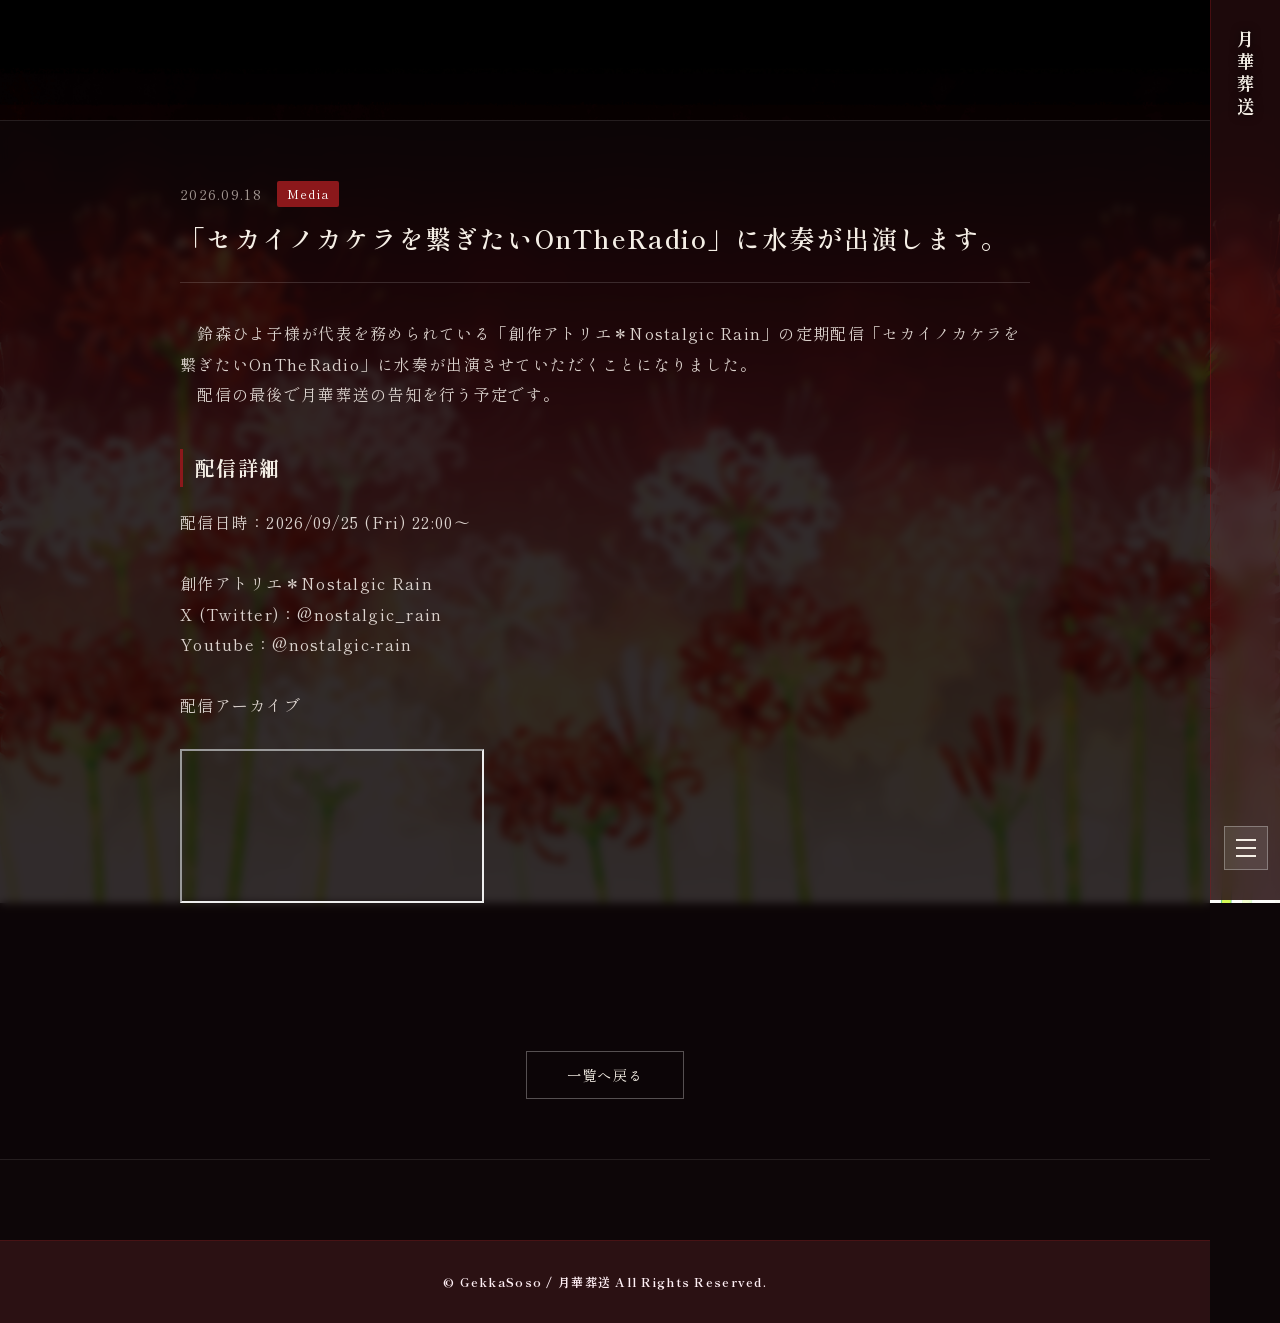
==== commit 6d6a55db: "Add files via upload" ====
--- a/20260918.html
+++ b/20260918.html
@@ -3,7 +3,7 @@
 <head>
     <meta charset="UTF-8">
     <meta name="viewport" content="width=device-width, initial-scale=1.0">
-    <title>「セカイノキオクを繋ぎたいOnTheRadio」に水奏が出演します。｜月華葬送</title>
+    <title>「セカイノカケラを繋ぎたいOnTheRadio」に水奏が出演します。｜月華葬送</title>
 
     <!-- Google Fonts（和風明朝体） -->
     <link rel="preconnect" href="https://fonts.googleapis.com">
@@ -49,13 +49,13 @@
                         <time class="article-date">2026.09.18</time>
                         <span class="article-category">Media</span>
                     </div>
-                    <h2 class="article-title">「セカイノキオクを繋ぎたいOnTheRadio」に水奏が出演します。</h2>
+                    <h2 class="article-title">「セカイノカケラを繋ぎたいOnTheRadio」に水奏が出演します。</h2>
                 </header>
 
                 <!-- 記事本文 -->
                 <div class="article-body">
                     <p>
-                        　鈴森ひよこ様が代表を務められている「創作アトリエ＊Nostalgic Rain」の定期配信「セカイノカケラを繋ぎたいOnTheRadio」に水奏が出演させていただくことになりました。<br>
+                        　鈴森ひよ子様が代表を務められている「創作アトリエ＊Nostalgic Rain」の定期配信「セカイノカケラを繋ぎたいOnTheRadio」に水奏が出演させていただくことになりました。<br>
                         　配信の最後で月華葬送の告知を行う予定です。
                     </p>
                     
@@ -67,7 +67,11 @@
                         X (Twitter)：<a href="https://x.com/nostalgic_rain">@nostalgic_rain</a><br>
                         Youtube：<a href="https://www.youtube.com/@nostalgic-rain">@nostalgic-rain</a><br>
 <br>
-                        配信アーカイブは<a href="https://www.youtube.com/live/OgNZ9fws6SU?si=cx_tuN-FFZExf7b_">【こちら】</a>
+                        配信アーカイブ<br>
+                                <div class="video-container">
+                                    <iframe src="https://www.youtube.com/live/OgNZ9fws6SU?si=cx_tuN-FFZExf7b_" title="" allowfullscreen></iframe>
+                                </div>
+
                     </p>
                 <br>
                 <br>
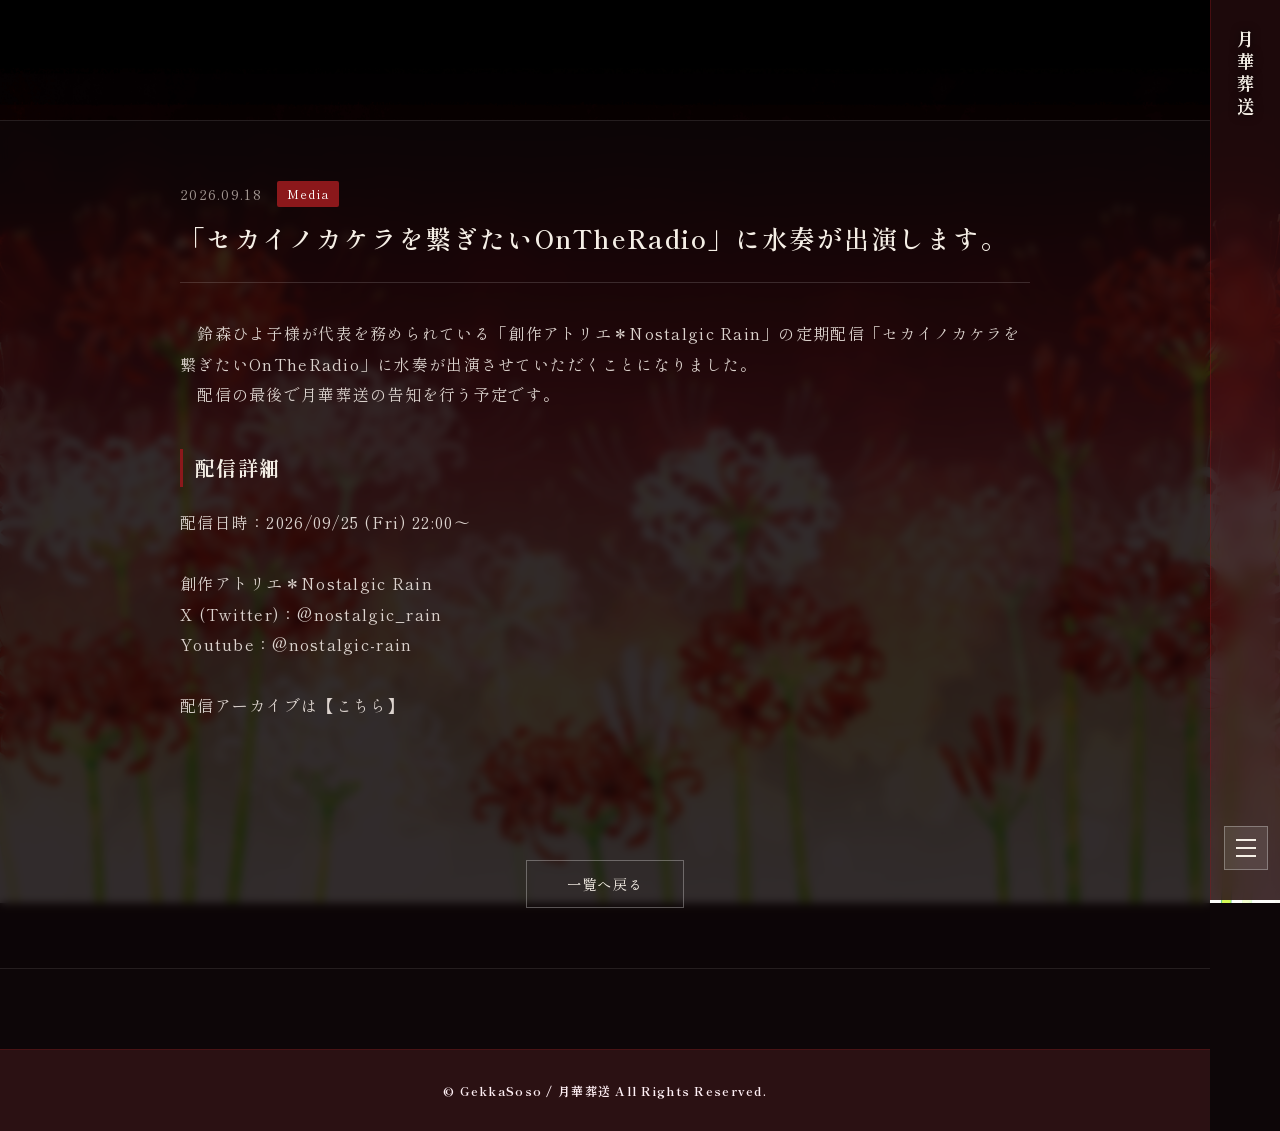
==== commit f4d629f7: "Add files via upload" ====
--- a/20260918.html
+++ b/20260918.html
@@ -67,11 +67,7 @@
                         X (Twitter)：<a href="https://x.com/nostalgic_rain">@nostalgic_rain</a><br>
                         Youtube：<a href="https://www.youtube.com/@nostalgic-rain">@nostalgic-rain</a><br>
 <br>
-                        配信アーカイブ<br>
-                                <div class="video-container">
-                                    <iframe src="https://www.youtube.com/live/OgNZ9fws6SU?si=cx_tuN-FFZExf7b_" title="" allowfullscreen></iframe>
-                                </div>
-
+                        配信アーカイブは<a href="https://www.youtube.com/live/OgNZ9fws6SU?si=cx_tuN-FFZExf7b_">【こちら】</a>
                     </p>
                 <br>
                 <br>
--- a/style.css
+++ b/style.css
@@ -901,6 +901,26 @@
 }
 
 /* ==========================================
+   YouTube動画埋め込み対応
+   ========================================== */
+.video-container {
+  position: relative;
+  width: 100%;
+  padding-top: 56.25%; /* 16:9 のアスペクト比を維持 */
+  margin: 20px 0;
+  background-color: #000;
+}
+
+.video-container iframe {
+  position: absolute;
+  top: 0;
+  left: 0;
+  width: 100%;
+  height: 100%;
+  border: none;
+}
+
+/* ==========================================
    ルビ・花びらアニメーション
    ========================================== */
 ruby { font-size-adjust: none; }
@@ -1034,7 +1054,7 @@
 
   .catch-lead {
     margin-top: 20px;
-    font-size: 0.9rem; 
+    font-size: 1rem;
   }
 
   /* メニュー */
@@ -1120,4 +1140,4 @@
     width: 90px;
     font-size: 0.85rem;
   }
-}
+}
